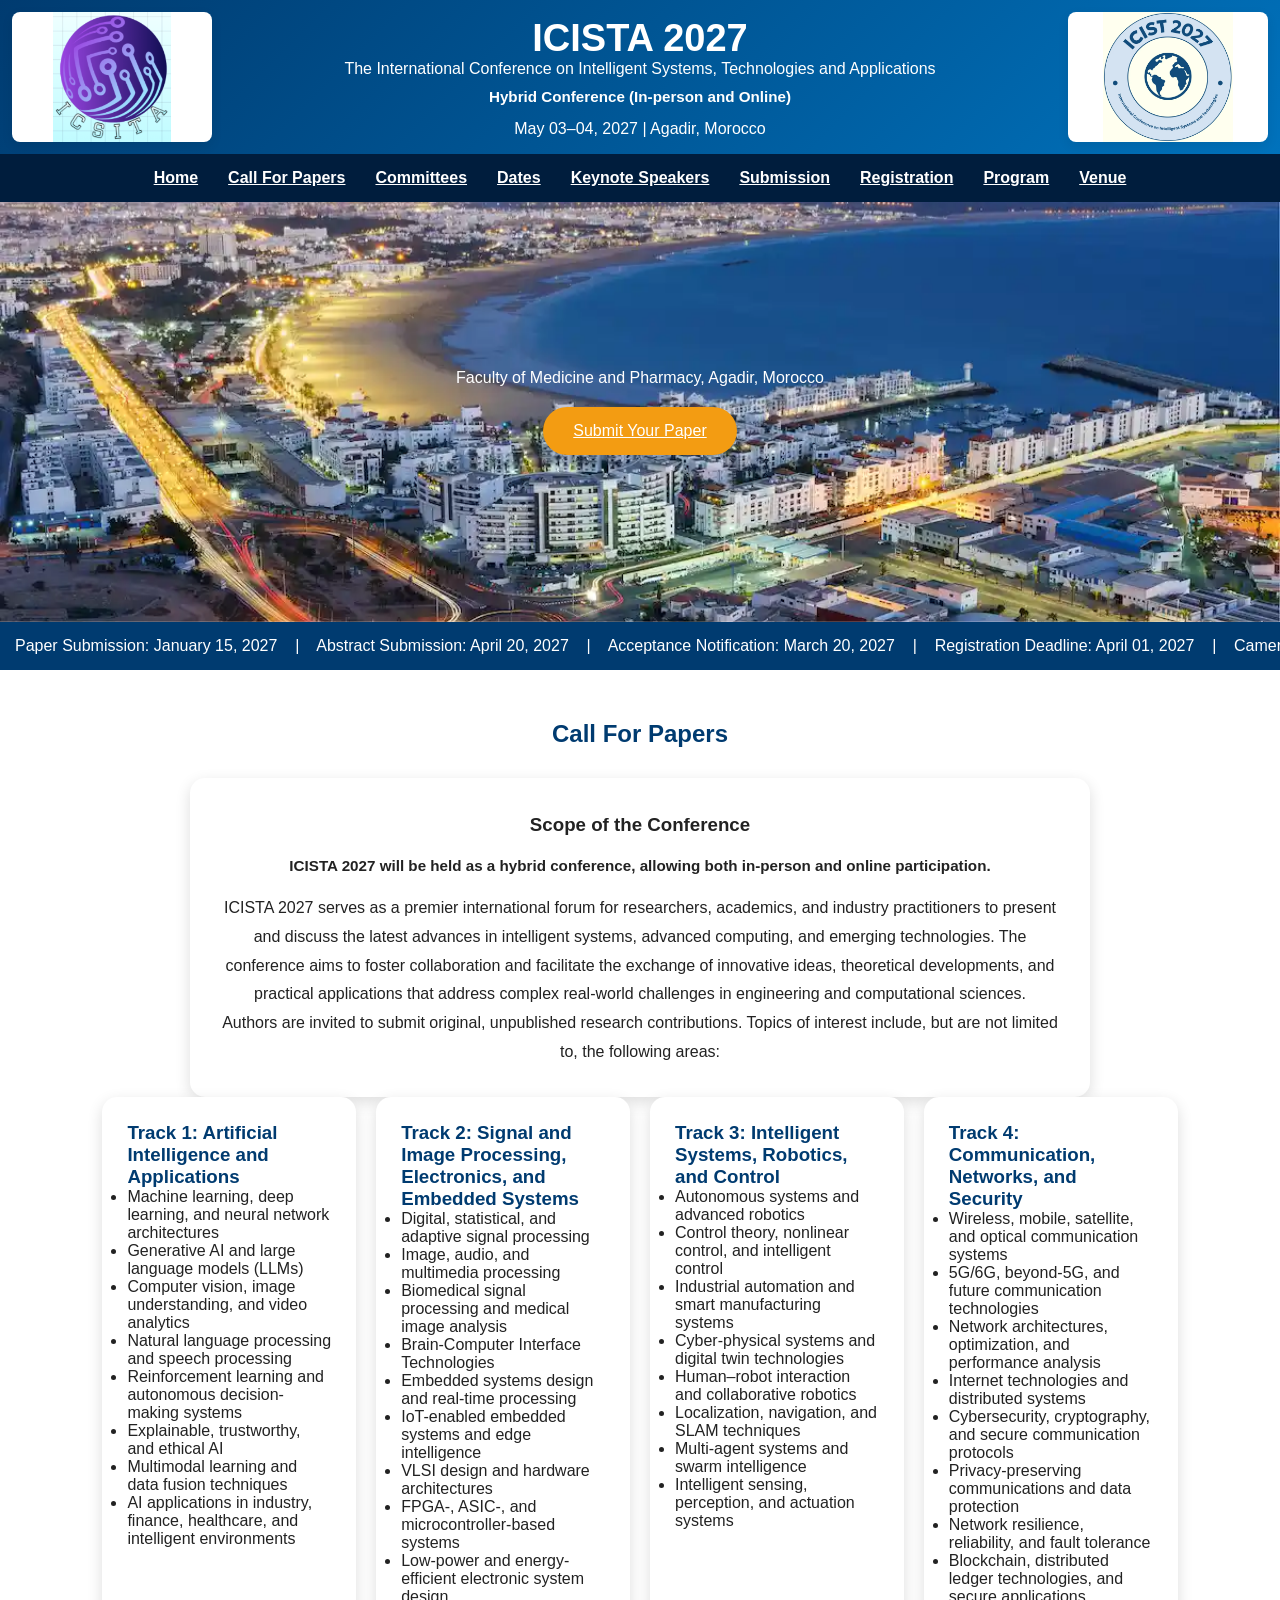
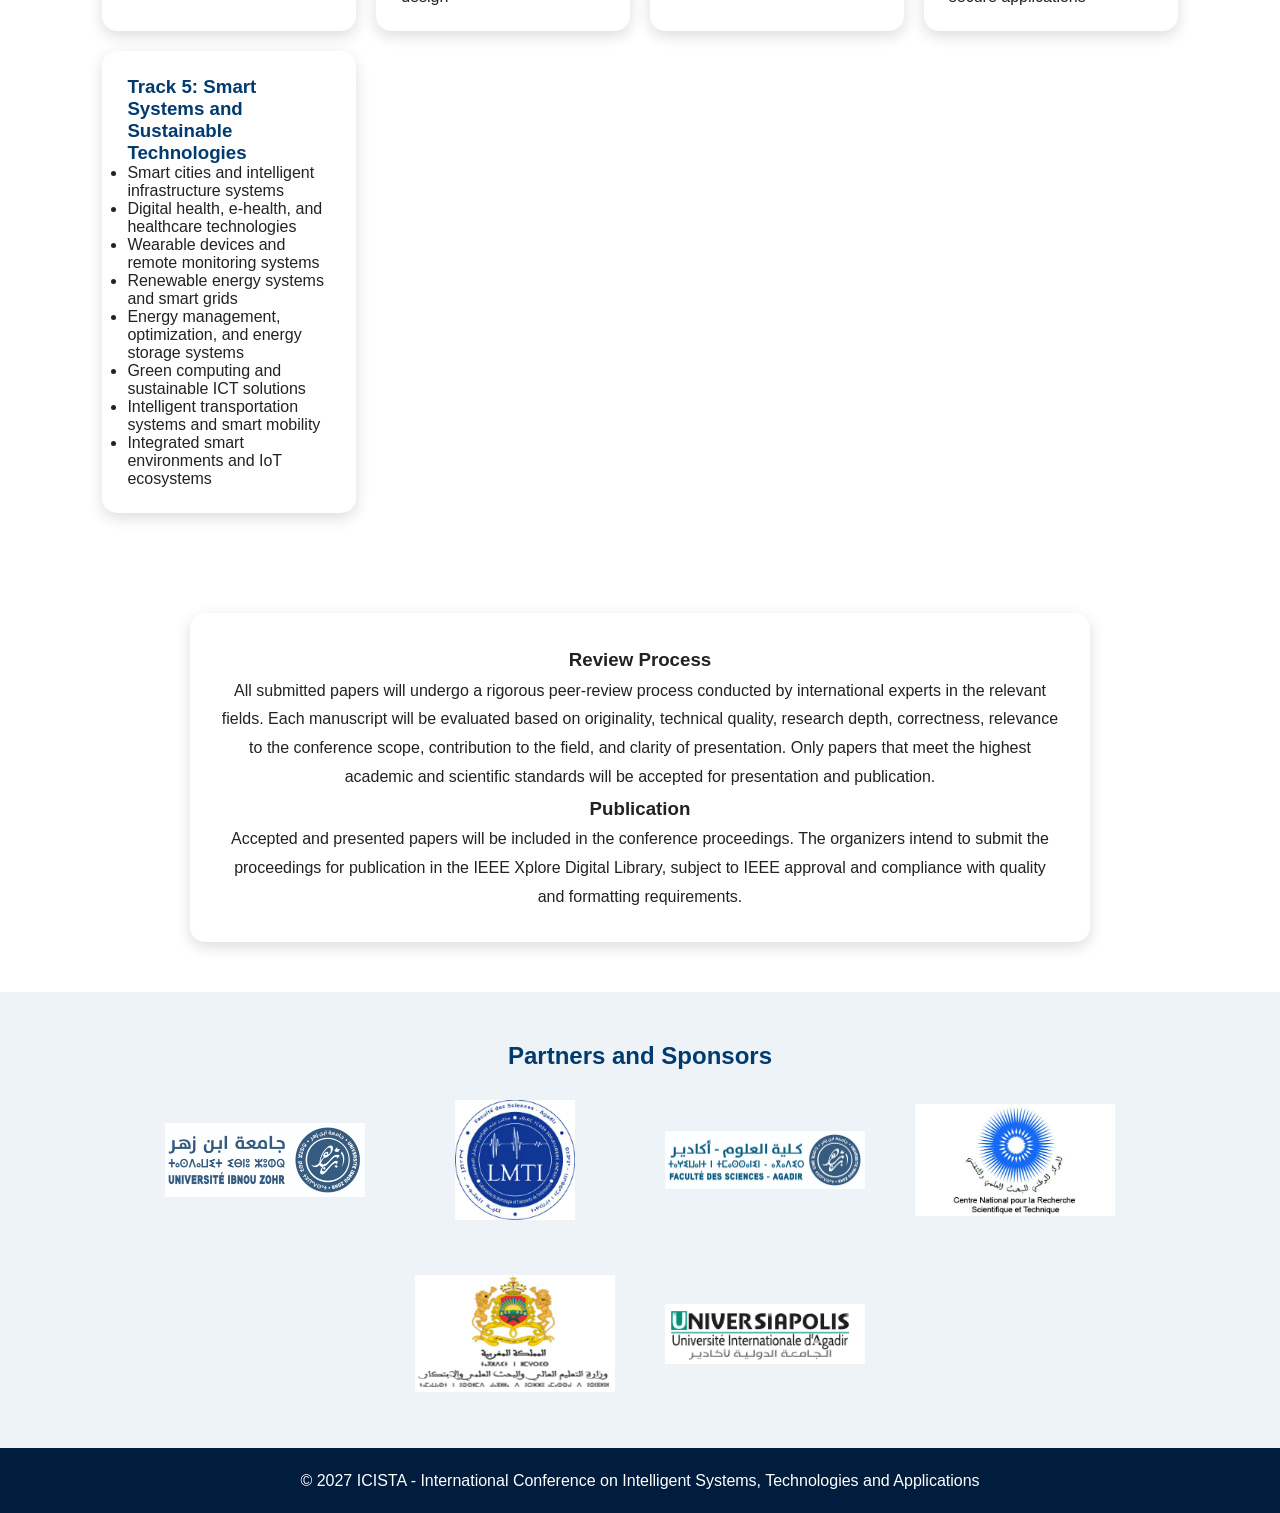
==== 2027/cfp.html @ a8523172 "Add files via upload" ====
<!DOCTYPE html>

<html lang="en">

<head>

<meta charset="UTF-8">

<meta name="viewport" content="width=device-width, initial-scale=1.0">


<title>
ICISTA 2027 - International Conference on Intelligent Systems, Technologies and Applications</title>


<!-- Main CSS file -->
<link rel="stylesheet" href="css/style.css">

</head>


<body>


<header>

<div class="header-container">

    <div class="logo-area">

        <img src="images/icist-logo.png" alt="ICIST Logo">
      

    </div>

<div class="conference-title">


<h1>ICISTA 2027</h1>

<p class="subtitle">
    The International Conference on Intelligent Systems, Technologies and Applications
</p>

<p class="conference-mode">
    <strong>Hybrid Conference (In-person and Online)</strong>
</p>

<p class="conference-info">
    May 03–04, 2027 | Agadir, Morocco
</p>
<!-- ``` -->

</div>

    <div class="publisher-area">

        <img src="images/ieee-logo.png" alt="IEEE Logo">

    </div>

</div>

</header>

<!-- =====================================================
     NAVIGATION MENU

     Links to conference pages
===================================================== -->


<nav>


<ul>


<li><a href="index.html">Home</a></li>

<li><a href="cfp.html">Call For Papers</a></li>

<li><a href="committees.html">Committees</a></li>

<li><a href="dates.html">Dates</a></li>

<li><a href="keynote.html">Keynote Speakers</a></li>

<li><a href="submission.html">Submission</a></li>

<li><a href="registration.html">Registration</a></li>

<li><a href="program.html">Program</a></li>

<li><a href="venue.html">Venue</a></li>


</ul>


</nav>
<section class="slider">

<div class="slides">

     <img src="images/agadir1.png">
<img src="images/agadir5.png">

<img src="images/agadir10-min.png">

<img src="images/agadir2.png">

<img src="images/agadir3.png">

<img src="images/agadir4.png">

<img src="images/agadir6.png">

<img src="images/agadir7.png">

<img src="images/agadir8.png">

<img src="images/agadir9.png">

<img src="images/agadir10.png">






</div>



<div class="slider-text">
<!-- <p><strong>Conference Format: Hybrid (In-person and Online Participation)</strong></p> -->
<p>
Faculty of Medicine and Pharmacy, Agadir, Morocco
</p>

<a href="submission.html">
Submit Your Paper
</a>


</div>



</section>




<!-- =====================================================
     IMPORTANT DATES MOVING BAR
===================================================== -->


<div class="dates-bar">


<div class="moving-text">


Paper Submission:
January 15, 2027
&nbsp;&nbsp; | &nbsp;&nbsp;


Abstract Submission:
April 20, 2027
&nbsp;&nbsp; | &nbsp;&nbsp;


Acceptance Notification:
March 20, 2027
&nbsp;&nbsp; | &nbsp;&nbsp;


Registration Deadline:
April 01, 2027
&nbsp;&nbsp; | &nbsp;&nbsp;


Camera Ready:
April 15, 2027
&nbsp;&nbsp; | &nbsp;&nbsp;


Conference:
May 03-04, 2027


</div>


</div>






<!-- =====================================================
     CALL FOR PAPERS (IEEE STYLE)
===================================================== -->

<section>

<h2 class="section-title" style="text-align: center;">Call For Papers</h2>

<div class="about-box" style="max-width: 900px; margin: 0 auto; text-align: center;">

<h3>Scope of the Conference</h3>

<p class="conference-mode"> <strong>ICISTA 2027 will be held as a hybrid conference, allowing both in-person and online participation.</strong> </p>

<p> ICISTA 2027 serves as a premier international forum for researchers, academics, and industry practitioners to present and discuss the latest advances in intelligent systems, advanced computing, and emerging technologies. The conference aims to foster collaboration and facilitate the exchange of innovative ideas, theoretical developments, and practical applications that address complex real-world challenges in engineering and computational sciences. </p>

<p> Authors are invited to submit original, unpublished research contributions. Topics of interest include, but are not limited to, the following areas: </p>

</div>

<!-- ================= TRACKS ================= -->





<div class="track-container">

<!-- TRACK 1 -->
<div class="track-card">
  <h3>Track 1: Artificial Intelligence and Applications</h3>
  <ul>
    <li>Machine learning, deep learning, and neural network architectures</li>
    <li>Generative AI and large language models (LLMs)</li>
    <li>Computer vision, image understanding, and video analytics</li>
    <li>Natural language processing and speech processing</li>
    <li>Reinforcement learning and autonomous decision-making systems</li>
    <li>Explainable, trustworthy, and ethical AI</li>
    <li>Multimodal learning and data fusion techniques</li>
    <li>AI applications in industry, finance, healthcare, and intelligent environments</li>
  </ul>
</div>


<!-- TRACK 2 -->
<div class="track-card">
  <h3>Track 2: Signal and Image Processing, Electronics, and Embedded Systems</h3>
  <ul>
    <li>Digital, statistical, and adaptive signal processing</li>
    <li>Image, audio, and multimedia processing</li>
    <li>Biomedical signal processing and medical image analysis</li>
    <li>Brain-Computer Interface Technologies</li>
    <li>Embedded systems design and real-time processing</li>
    <li>IoT-enabled embedded systems and edge intelligence</li>
    <li>VLSI design and hardware architectures</li>
    <li>FPGA-, ASIC-, and microcontroller-based systems</li>
    <li>Low-power and energy-efficient electronic system design</li>
  </ul>
</div>



<!-- TRACK 3 -->
<div class="track-card">
  <h3>Track 3: Intelligent Systems, Robotics, and Control</h3>
  <ul>
    <li>Autonomous systems and advanced robotics</li>
    <li>Control theory, nonlinear control, and intelligent control</li>
    <li>Industrial automation and smart manufacturing systems</li>
    <li>Cyber-physical systems and digital twin technologies</li>
    <li>Human–robot interaction and collaborative robotics</li>
    <li>Localization, navigation, and SLAM techniques</li>
    <li>Multi-agent systems and swarm intelligence</li>
    <li>Intelligent sensing, perception, and actuation systems</li>
  </ul>
</div>


<!-- TRACK 4 -->
<div class="track-card">
  <h3>Track 4: Communication, Networks, and Security</h3>
  <ul>
    <li>Wireless, mobile, satellite, and optical communication systems</li>
    <li>5G/6G, beyond-5G, and future communication technologies</li>
    <li>Network architectures, optimization, and performance analysis</li>
    <li>Internet technologies and distributed systems</li>
    <li>Cybersecurity, cryptography, and secure communication protocols</li>
    <li>Privacy-preserving communications and data protection</li>
    <li>Network resilience, reliability, and fault tolerance</li>
    <li>Blockchain, distributed ledger technologies, and secure applications</li>
  </ul>
</div>



<!-- TRACK 5 -->
<div class="track-card">
  <h3>Track 5: Smart Systems and Sustainable Technologies</h3>
  <ul>
    <li>Smart cities and intelligent infrastructure systems</li>
    <li>Digital health, e-health, and healthcare technologies</li>
    <li>Wearable devices and remote monitoring systems</li>
    <li>Renewable energy systems and smart grids</li>
    <li>Energy management, optimization, and energy storage systems</li>
    <li>Green computing and sustainable ICT solutions</li>
    <li>Intelligent transportation systems and smart mobility</li>
    <li>Integrated smart environments and IoT ecosystems</li>
  </ul>
</div>


</div>

</section>
<!-- ================= REVIEW & PUBLICATION ================= -->
<section>
<div class="about-box" style="max-width: 900px; margin: 0 auto; text-align: center;">

  <h3>Review Process</h3>

  <p>
    All submitted papers will undergo a rigorous peer-review process conducted by international experts in the relevant fields. Each manuscript will be evaluated based on originality, technical quality, research depth, correctness, relevance to the conference scope, contribution to the field, and clarity of presentation. Only papers that meet the highest academic and scientific standards will be accepted for presentation and publication.
  </p>


  <h3>Publication</h3>

<p> Accepted and presented papers will be included in the conference proceedings. The organizers intend to submit the proceedings for publication in the IEEE Xplore Digital Library, subject to IEEE approval and compliance with quality and formatting requirements. </p>
</div>


</section>





<!-- =====================================================
     PARTNERS AND SPONSORS
===================================================== -->


<section class="partners">


<h2 class="section-title">
Partners and Sponsors
</h2>



<div class="partner-container">


<div>
<img src="images/partners/uiz.png">
</div>


<div>
<img src="images/partners/lmti.png">
</div>

<div>
<img src="images/partners/fsa.png">
</div>

<div>
<img src="images/partners/cnrst.png">
</div>




<div>
<img src="images/partners/ministry.png">
</div>



<div><img src="images/partners/universiapolis.png"></div></div>






</section>






<!-- =====================================================
     FOOTER
===================================================== -->


<footer>


<p>
© 2027 ICISTA - International Conference on Intelligent Systems, Technologies and Applications
</p>


</footer>



<script src="js/script.js"></script>


</body>

</html>
---- 2027/css/style.css ----
/* =====================================================
   GLOBAL SETTINGS
===================================================== */


*{

margin:0;
padding:0;
box-sizing:border-box;

font-family:
"Segoe UI",
Arial,
sans-serif;

}



body{

background:#f5f8fc;
color:#333;

}




/* =====================================================
   HEADER
===================================================== */


header{

background:
linear-gradient(
135deg,
#003b70,
#0072bc
);

color:white;

padding:12px;

}



.header-container{

display:flex;

align-items:center;

justify-content:space-between;

}




.logo-area,
.publisher-area{
  width:200px; /* fixed same width for both containers */
  display:flex;
  align-items:center;
  justify-content:center;
  background:#ffffff;
  border-radius:8px;
  box-shadow:0 4px 12px rgba(0,0,0,0.08);
  overflow:hidden;
}

.logo-area img,
.publisher-area img{
  width:100%;        /* image fills container width */
  height:auto;       /* keep aspect ratio */
  max-height:130px;  /* limit height to preserve header layout */
  object-fit:contain;
  display:block;
  transition: transform 0.15s ease, box-shadow 0.15s ease, filter 0.15s ease;
  filter:contrast(1.02) saturate(1.03);
}

.logo-area img:hover,
.publisher-area img:hover{
  transform:translateY(-3px) scale(1.02);
  box-shadow:0 8px 18px rgba(0,0,0,0.12);
}



.conference-title{

text-align:center;

}



.conference-title h1{

font-size:38px;

color:white;

}


.conference-title h2{

font-size:22px;

color:white;

}





/* =====================================================
   MENU
===================================================== */


nav{

background:#001d3d;

}



nav ul{

display:flex;

justify-content:center;

list-style:none;

flex-wrap:wrap;

}



nav li{

padding:15px;

}



nav a{

color:white;

font-weight:bold;

}



nav a.active,
nav a[aria-current="page"]{

color:#f39c12;

}

nav a.active,
nav a[aria-current="page"]{

color:#f39c12;

}

nav a:hover{

color:#f39c12;

}




/* =====================================================
   IMAGE SLIDER
===================================================== */


body {
    margin: 0;
}

.slider {
    width: 100%;
    max-width: 100%;
    height: 420px;
    position: relative;
    overflow: hidden;
}

.slides {
    position: absolute;
    inset: 0;
    width: 100%;
    height: 100%;
}

.slides img {
    display: block;
    width: 100%;
    height: 100%;
    object-fit: cover;
    object-position: center;
    position: absolute;
    inset: 0;
    opacity: 0;
    transition: opacity 1s ease-in-out;
    backface-visibility: hidden;
    -webkit-backface-visibility: hidden;
}

.slides img.active {
    opacity: 1;
    z-index: 1;
}


.slider-text{
    position:absolute;
    inset:0;
    display:flex;
    flex-direction:column;
    justify-content:center;
    align-items:center;
    padding: 0 20px;
    text-align:center;
    color:white;
    z-index: 2;
    pointer-events: none;
}



.slider-text h1{
    font-size:45px;
    color:white;
    max-width: 900px;
    margin: 0 auto;
    line-height: 1.05;
}



.slider-text a{

background:#f39c12;

padding:15px 30px;

border-radius:30px;

color:white;

display:inline-block;

margin-top:20px;

pointer-events: auto;

}




/* =====================================================
   IMPORTANT DATES BAR
===================================================== */


.dates-bar{

background:#003b70;

color:white;

overflow:hidden;

padding:15px;

}



.moving-text{

white-space:nowrap;

animation:
move 20s linear infinite;

}



@keyframes move{

from{

transform:translateX(100%);

}

to{

transform:translateX(-100%);

}

}


/*Dates*/

.dates-grid {
  display: flex;
  justify-content: center;
  flex-wrap: wrap;
  gap: 20px;
  text-align: center;
  margin-top: 10px;
}

.dates-grid div {
  background: #f5f7fa;
  padding: 12px 18px;
  border-left: 4px solid #0072ce;
  border-radius: 6px;
  min-width: 160px;
  font-size: 14px;
  color: #333;
}

.dates-grid strong {
  color: #003366;
}


/* =====================================================
   GENERAL SECTIONS
===================================================== */
.conference-mode {
  margin: 10px 0 15px;
  font-size: 0.95rem;
}

section{

padding:50px 8%;

}



.section-title{

text-align:center;

color:#003b70;

margin-bottom:30px;

}

.committee-section {
    background: #eef5ff;
    padding: 80px 8%;
}

.committee-summary {
    max-width: 760px;
    margin: 0 auto 30px;
    background: #ffffff;
    border-left: 6px solid #0072ce;
    padding: 22px 24px;
    border-radius: 20px;
    box-shadow: 0 18px 40px rgba(0, 34, 89, 0.06);
    color: #34415b;
    line-height: 1.75;
}

.committee-summary p {
    margin: 0;
    font-size: 1rem;
}

.committee-header {
    max-width: 900px;
    margin: 0 auto 40px;
    text-align: center;
    background: rgba(255, 255, 255, 0.96);
    padding: 36px 34px 28px;
    border-radius: 28px;
    box-shadow: 0 24px 50px rgba(0, 0, 0, 0.08);
    border: 1px solid rgba(0, 59, 112, 0.08);
    position: relative;
}

.committee-header::before {
    content: "";
    width: 72px;
    height: 4px;
    background: #f39c12;
    display: block;
    margin: 0 auto 18px;
    border-radius: 2px;
}

.committee-header h1 {
    font-size: 2.5rem;
    color: #002b54;
    margin-bottom: 14px;
    line-height: 1.1;
    letter-spacing: -0.03em;
}

.committee-header p {
    font-size: 1rem;
    color: #4f5d72;
    margin: 0 auto;
    max-width: 720px;
    line-height: 1.75;
}

.committee-grid {
    display: grid;
    grid-template-columns: 1fr;
    gap: 25px;
    max-width: 1180px;
    margin: 0 auto;
}

.card {
    background: #ffffff;
    border-radius: 24px;
    padding: 30px 28px;
    box-shadow: 0 26px 60px rgba(0, 0, 0, 0.08);
    border: 1px solid rgba(0, 59, 112, 0.09);
    transition: transform 0.25s ease, box-shadow 0.25s ease;
}

.card:hover {
    transform: translateY(-5px);
    box-shadow: 0 30px 70px rgba(0, 0, 0, 0.11);
}

.card h2 {
    position: relative;
    font-size: 1.35rem;
    margin-bottom: 18px;
    color: #003366;
    padding-bottom: 10px;
}

.card h2::after {
    content: "";
    position: absolute;
    left: 0;
    bottom: 0;
    width: 48px;
    height: 4px;
    background: #f39c12;
    border-radius: 2px;
}

.card ul {
    list-style: disc inside;
    margin: 0;
    padding: 0 0 0 20px;
    color: #333;
}

.card li {
    margin-bottom: 12px;
    line-height: 1.75;
}

.card {
    background: #ffffff;
    border-radius: 22px;
    padding: 28px 26px;
    box-shadow: 0 20px 40px rgba(0, 0, 0, 0.07);
    border: 1px solid rgba(0, 59, 112, 0.09);
}

.card h2 {
    font-size: 1.25rem;
    margin-bottom: 18px;
    color: #003366;
}

.card ul {
    list-style: disc inside;
    margin: 0;
    padding: 0;
    color: #333;
}

.card li {
    margin-bottom: 10px;
    line-height: 1.6;
}

.card ul.long-list {
    columns: 1;
    column-gap: 0;
}

.card.tech-program ul.long-list {
    columns: 2;
    column-gap: 32px;
}

.card.tech-program ul.long-list li {
    break-inside: avoid;
}

.card ul.long-list li {
    break-inside: auto;
}

@media (max-width: 900px) {
    .committee-header h1 {
        font-size: 2.3rem;
    }
}

@media (max-width: 768px) {
    .committee-grid {
        grid-template-columns: 1fr;
    }

    .card ul.long-list {
        columns: 1;
    }
}





/* =====================================================
   ABOUT
===================================================== */


.about-box{

background:white;

padding:30px;

border-radius:15px;

box-shadow:
0 5px 15px #ddd;

line-height:1.8;

}

/*submission */






/* =========================
   HEADER
========================= */

.submission-header {
  text-align: center;
  margin-bottom: 30px;
}

.submission-header h2 {
  color: #003366;
  font-size: 32px;
}

.submission-header .underline {
  width: 70px;
  height: 3px;
  background: #0072ce;
  margin: 10px auto;
}

.submission-header p {
  max-width: 800px;
  margin: auto;
  color: #444;
  font-size: 16px;
  line-height: 1.7;
}

/* =========================
   MAIN LAYOUT
========================= */

.submission-layout {
  display: flex;
  gap: 25px;
  align-items: flex-start;
}

/* LEFT CONTENT */
.submission-content {
  flex: 2;
}

/* RIGHT SIDEBAR */
.submission-sidebar {
  flex: 1;
}

/* =========================
   BLOCKS
========================= */

.submission-block {
  background: #ffffff;
  border-left: 4px solid #0072ce;
  padding: 18px 20px;
  margin-bottom: 15px;
  border-radius: 6px;
  box-shadow: 0 3px 10px rgba(0,0,0,0.05);
}

.submission-block h3 {
  color: #003366;
  margin-bottom: 8px;
  font-size: 18px;
}

.submission-block p {
  font-size: 15px;
  color: #333;
  line-height: 1.7;
}

/* LISTS */
.submission-block ul {
  padding-left: 18px;
}

.submission-block ul li {
  margin-bottom: 6px;
  font-size: 15px;
}

/* =========================
   CTA CARD
========================= */

.cta-card {
  position: sticky;
  top: 20px;
  background: linear-gradient(135deg, #003366, #0072ce);
  color: white;
  padding: 20px;
  border-radius: 10px;
  text-align: center;
}

.cta-card h3 {
  margin-bottom: 10px;
}

.cta-card p {
  font-size: 15px;
  line-height: 1.6;
}

/* BUTTON */
.easychair-btn {
  display: inline-block;
  background: #ffffff;
  color: #0072ce;
  padding: 12px 18px;
  margin-top: 12px;
  border-radius: 6px;
  font-weight: bold;
  text-decoration: none;
  transition: 0.3s;
}

.easychair-btn:hover {
  background: #f0f0f0;
}

/* DEADLINE */
.deadline-box {
  margin-top: 15px;
  background: rgba(255,255,255,0.15);
  padding: 10px;
  border-radius: 6px;
}

/* =========================
   RESPONSIVE
========================= */

@media (max-width: 900px) {
  .submission-layout {
    flex-direction: column;
  }

  .cta-card {
    position: relative;
  }
}


/*-------------------------
venu*/

.about-box iframe {
    display: block;
    margin: 20px auto;
    width: 100%;
    max-width: 800px;
    height: 450px;
    border: 0;
}


/* =====================================================
   TRACK CARDS
===================================================== */


.track-container{

display:grid;

grid-template-columns:
repeat(
auto-fit,
minmax(230px,1fr)
);

gap:20px;

}



.track-card{

background:white;

padding:25px;

border-radius:15px;

box-shadow:
0 5px 15px #ddd;

}



.track-card h3{

color:#003b70;

}





body {
  font-family: "Segoe UI", Arial, sans-serif;
  background-color: #ffffff;
  color: #222;
}

/* Section Layout */
.ieee-section {
  padding: 60px 20px;
}

.ieee-container {
  max-width: 1100px;
  margin: auto;
}


gap:70px;
  text-align: center;
  margin-bottom: 40px;
}

.ieee-header h2 {
  font-size: 28px;
  color: #003366; /* IEEE dark blue */
  margin-bottom: 10px;
  font-weight: 600;

width:200px;
height:120px;
object-fit:contain;
transition: transform 0.2s ease;
  margin: 10px auto 15px;
}

.ieee-header p {
  max-width: 700px;
  margin: auto;
  font-size: 15px;
  color: #555;
  line-height: 1.6;
}

#registration {
  background: linear-gradient(180deg, #eef6ff 0%, #f8fcff 100%);
}

#registration .ieee-container {
  background: rgba(255,255,255,0.98);
  padding: 42px 36px;
  border-radius: 30px;
  box-shadow: 0 35px 80px rgba(0, 0, 0, 0.08);
  border: 1px solid rgba(0, 59, 112, 0.08);
}

#registration .ieee-header {
  margin-bottom: 36px;
}

#registration .ieee-header h2 {
  font-size: 3rem;
  letter-spacing: -0.03em;
}

#registration .ieee-header p {
  max-width: 760px;
  color: #4a586d;
  font-size: 1rem;
}

#registration .info-banner {
  background: #003366;
  color: white;
  padding: 18px 22px;
  border-radius: 18px;
  margin-bottom: 30px;
  text-align: center;
  border: 1px solid rgba(255,255,255,0.15);
}

#registration .pricing-section {
  background: white;
  border-radius: 24px;
  padding: 32px;
  box-shadow: 0 20px 45px rgba(0,0,0,0.08);
  margin-bottom: 30px;
}

#registration .pricing-section h3 {
  color: #003366;
  margin-bottom: 20px;
  font-size: 1.6rem;
}

#registration .fee-table {
  width: 100%;
  border-collapse: collapse;
}

#registration .fee-table th,
#registration .fee-table td {
  padding: 16px 18px;
  border-bottom: 1px solid #e4eaf4;
  text-align: left;
}

#registration .fee-table th {
  background: #f4f8ff;
  color: #003366;
  font-weight: 700;
}

#registration .fee-table tr.section-row td {
  background: #edf5ff;
  font-weight: 700;
  color: #002b55;
  border-bottom: 1px solid #d9e4f4;
}

#registration .fee-table tr:not(.section-row):nth-child(even) td {
  background: #fbfdff;
}

#registration .fee-table td:first-child {
  width: 42%;
}

#registration .info-box {
  background: white;
  border-radius: 24px;
  padding: 30px;
  border: 1px solid rgba(0, 59, 112, 0.08);
  box-shadow: 0 18px 40px rgba(0, 0, 0, 0.06);
  margin-bottom: 24px;
}

#registration .info-box h3 {
  margin-top: 0;
  color: #003366;
  font-size: 1.5rem;
  margin-bottom: 16px;
}

#registration .bank-box {
  background: #f5f9ff;
  border-radius: 18px;
  padding: 22px 22px;
  border: 1px solid rgba(0, 115, 188, 0.15);
  margin: 18px 0;
}

#registration .bank-box p {
  margin-bottom: 10px;
  color: #28344c;
}

#registration .warning {
  color: #9c1616;
  background: #fff2f2;
  padding: 14px 16px;
  border-radius: 14px;
  border: 1px solid #f7c6c6;
  margin-top: 12px;
}

#registration .registration-note {
  background: linear-gradient(135deg, #eef7ff 0%, #f8fcff 100%);
  border: 1px solid #cfe0f4;
  border-left: 4px solid #0072ce;
  border-radius: 16px;
  padding: 16px 18px;
  margin: 18px 0 24px;
}

#registration .registration-note p {
  margin: 0;
  font-size: 15px;
  color: #1e3a5f;
  line-height: 1.7;
}

#registration .registration-note a {
  display: inline-block;
  margin-left: 6px;
  color: #ffffff;
  background: #0072ce;
  padding: 7px 12px;
  border-radius: 999px;
  text-decoration: none;
  font-weight: 600;
  transition: background 0.2s ease, transform 0.2s ease;
}

#registration .registration-note a:hover {
  background: #005fa8;
  transform: translateY(-1px);
}

#registration .info-box ul {
  padding-left: 18px;
  margin-top: 12px;
  color: #425161;
}

#registration .info-box ul li {
  margin-bottom: 12px;
  line-height: 1.75;
}

#registration .partners {
  padding-top: 0;
}

/* Cards */
.tracks-cards {
  display: flex;
  flex-direction: column;
  gap: 15px;
}

.track-item {
  display: flex;
  align-items: center;
  background: #f5f7fa;
  padding: 15px 20px;
  border-left: 4px solid #0072ce;
  border-radius: 6px;
  transition: 0.25s ease;
}

.track-item:hover {
  background: #eef4fb;
}

/* Icon */
.icon {
  font-size: 24px;
  margin-right: 15px;
}

/* Text */
.text h4 {
  margin: 0;
  font-size: 15px;
  color: #003366;
  font-weight: 600;
}

.text p {
  margin: 3px 0 0;
  font-size: 14px;
  color: #333;
}

/* ID tracks*/
.track-item {
  display: flex;
  align-items: center;
  background: #f5f7fa;
  padding: 15px 20px;
  border-left: 4px solid #0072ce;
  border-radius: 6px;
  transition: 0.25s ease;

  text-decoration: none;   /* remove underline */
  color: inherit;          /* keep same text color */
}


/* =====================================================
   PARTNERS
===================================================== */


.partners{

background:#eef3f8;

}



.partner-container{

display:flex;

justify-content:center;

gap:50px;

flex-wrap:wrap;

text-align:center;

}



.partner-container img{
width:200px;
height:120px;
object-fit:contain;
transition: transform 0.2s ease;

}





/* =====================================================
   FOOTER
===================================================== */


footer{

background:#001d3d;

color:white;

text-align:center;

padding:20px 15px;

}

footer p{

margin:0;

line-height:1.6;

}



/* =====================================================
   RESPONSIVE DESIGN
===================================================== */


@media(max-width:900px){

.header-container{
    flex-direction:column;
}

.slider {
    height: 420px;
}

.slider-text h1{
    font-size: 32px;
    padding: 0 20px;
}

}

@media(max-width:600px){

.slider {
    height: 320px;
}

.slider-text{
    top: 35%;
}

.slider-text h1{
    font-size: 22px;
}

.slider-text p{
    font-size: 14px;
    margin: 0 auto;
    max-width: 90%;
}

.slider-text a{
    padding: 12px 24px;
    font-size: 14px;
}

.dates-bar{
    padding: 12px 10px;
}

.moving-text{
    animation: none;
    white-space: normal;
    display: block;
    line-height: 1.6;
}

}

@media(max-width:400px){

.slider {
    height: 260px;
}

.slider-text h1{
    font-size: 20px;
}

.slider-text a{
    padding: 10px 20px;
}

}

}
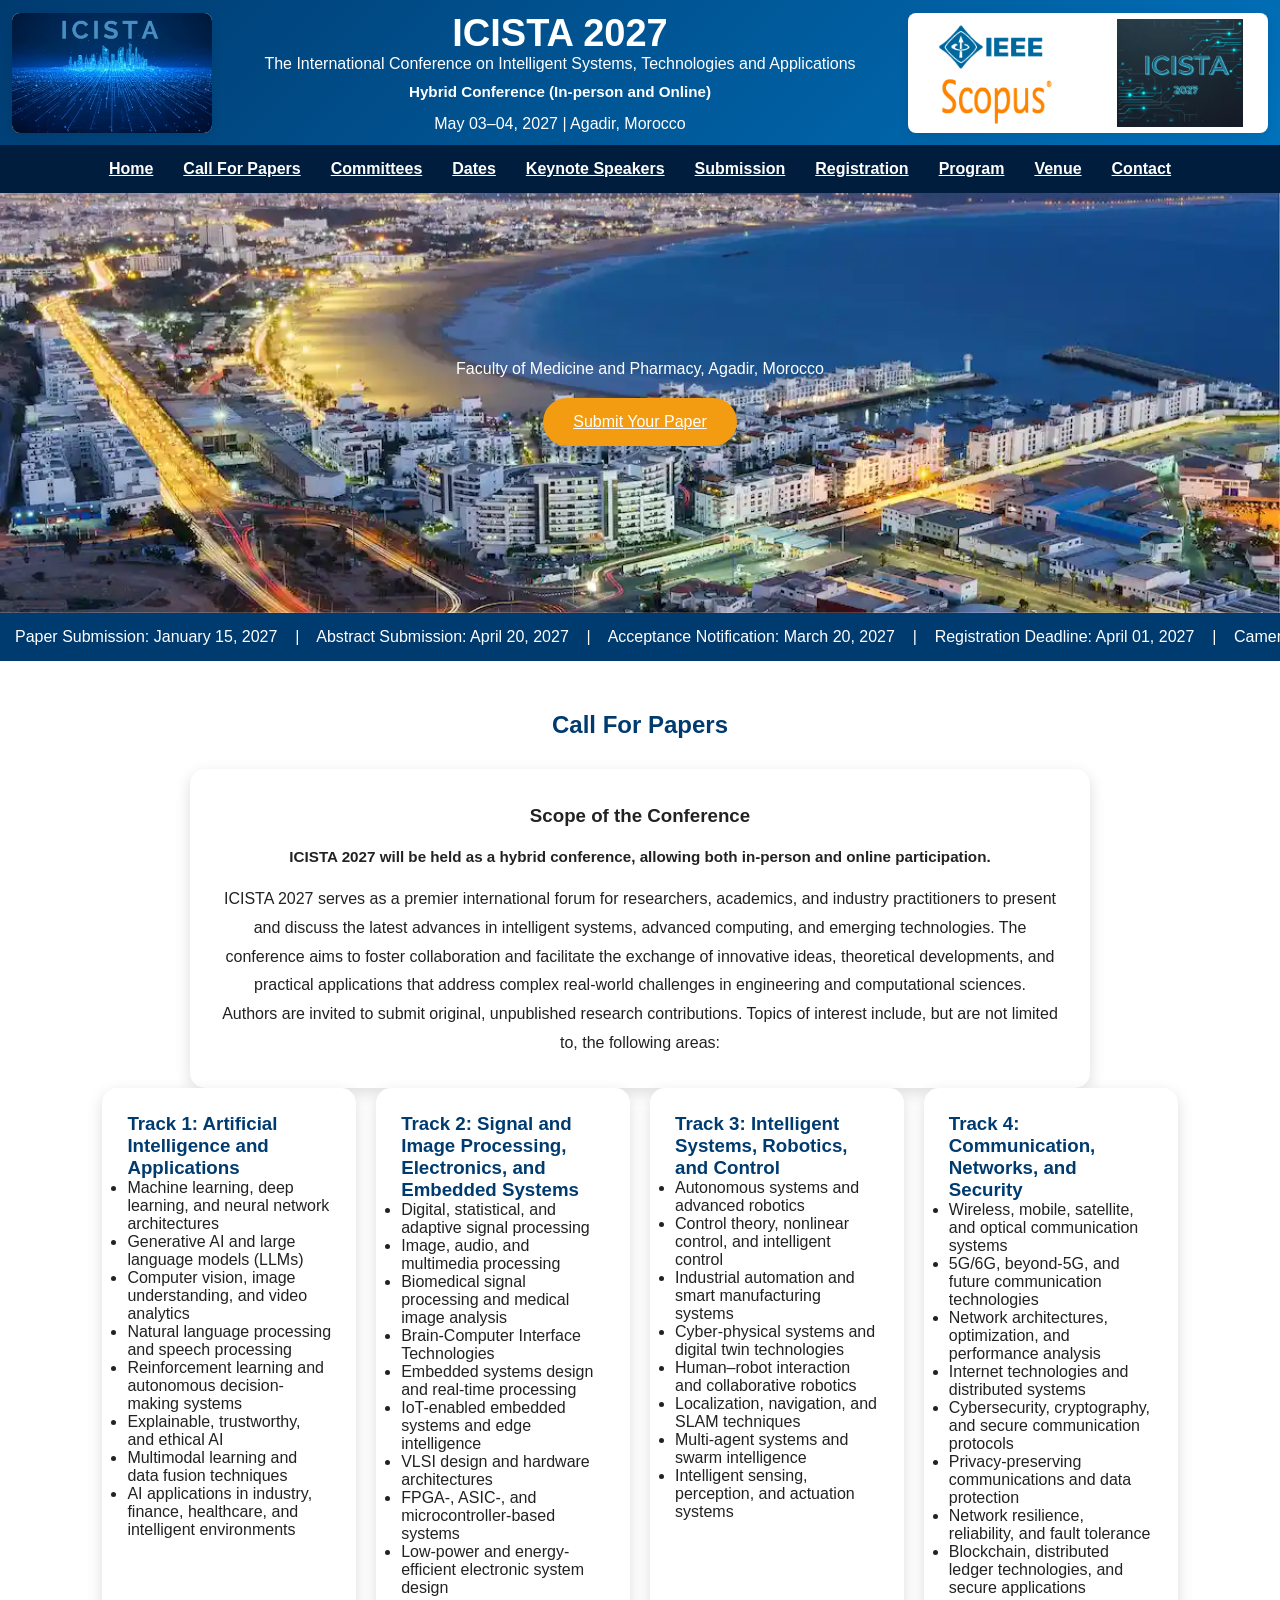
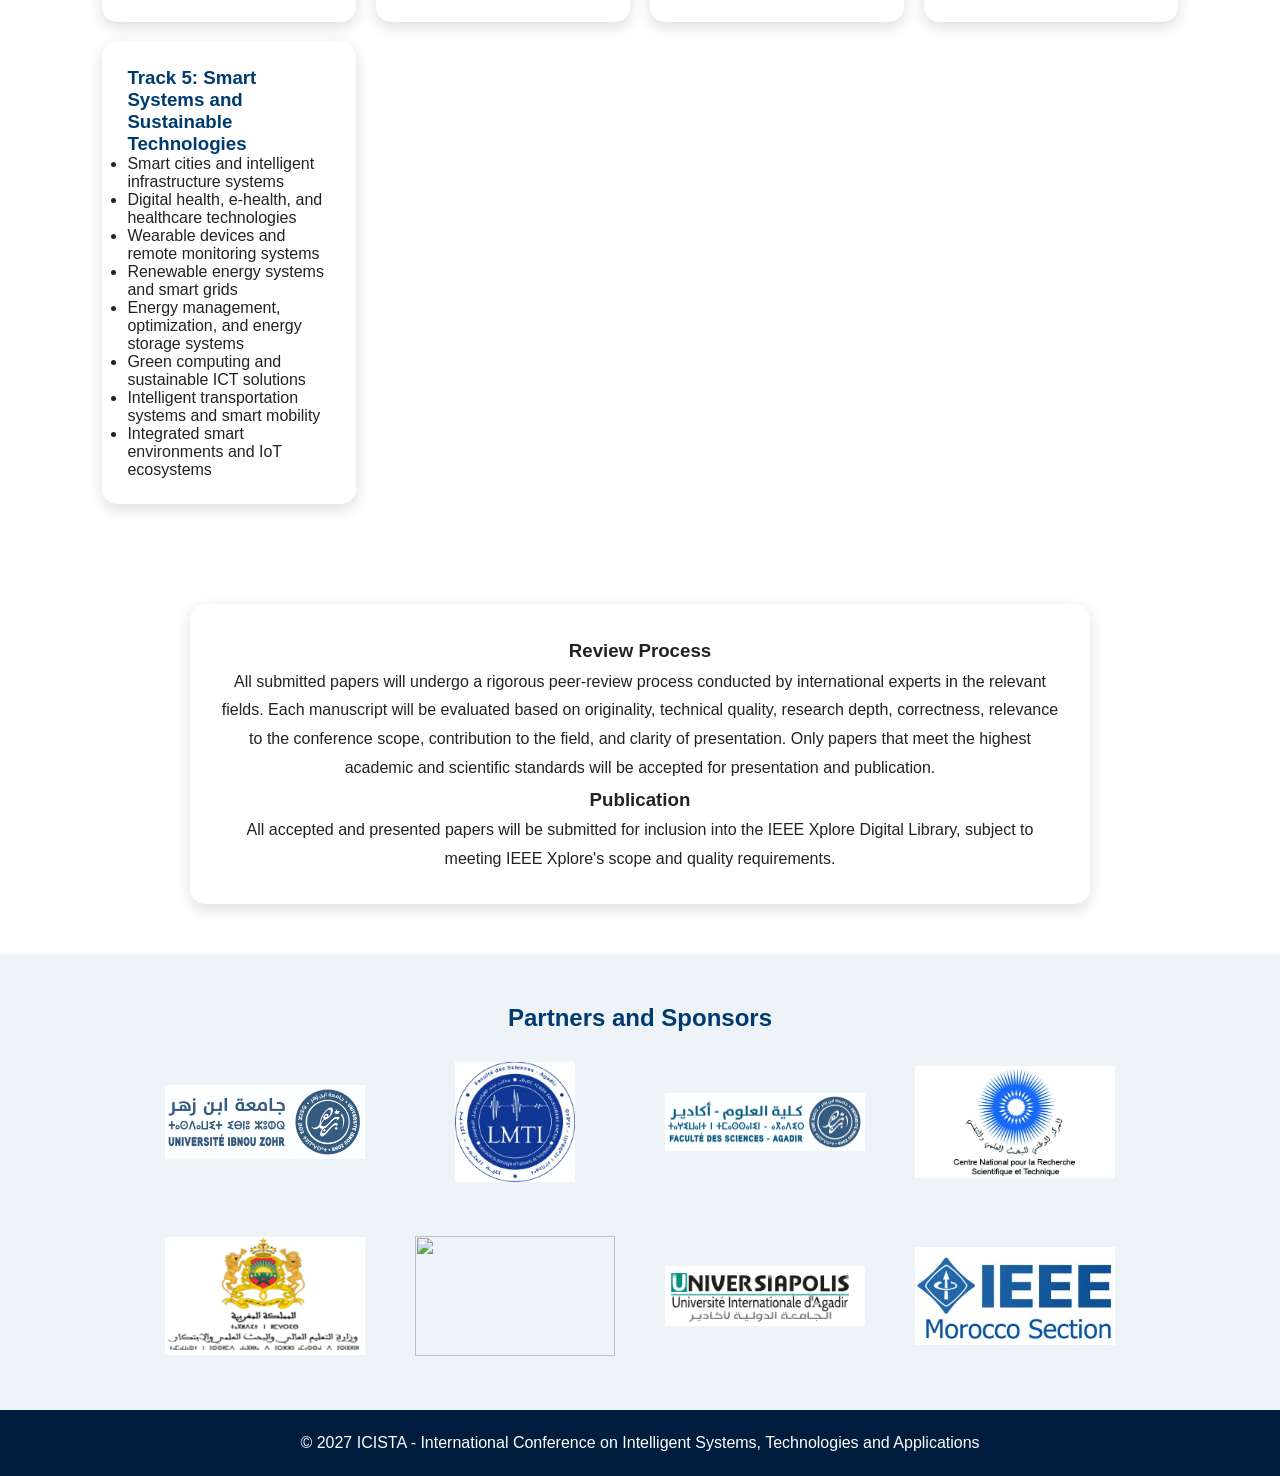
==== commit e187aaa5: "Add files via upload" ====
--- a/2027/cfp.html
+++ b/2027/cfp.html
@@ -31,7 +31,7 @@
 
     <div class="logo-area">
 
-        <img src="images/icist-logo.png" alt="ICIST Logo">
+        <img src="images/icista-logo.png" alt="ICISTA Logo">
       
 
     </div>
@@ -58,7 +58,8 @@
 
     <div class="publisher-area">
 
-        <img src="images/ieee-logo.png" alt="IEEE Logo">
+        <img src="images/ieee-logo1.png" alt="IEEE and Scopus">
+        <img src="images/icista27.png" alt="ICISTA 2027 Logo">
 
     </div>
 
@@ -97,6 +98,7 @@
 
 <li><a href="venue.html">Venue</a></li>
 
+<li><a href="contact.html">Contact</a></li>
 
 </ul>
 
@@ -333,7 +335,7 @@
 
   <h3>Publication</h3>
 
-<p> Accepted and presented papers will be included in the conference proceedings. The organizers intend to submit the proceedings for publication in the IEEE Xplore Digital Library, subject to IEEE approval and compliance with quality and formatting requirements. </p>
+<p> All accepted and presented papers will be submitted for inclusion into the IEEE Xplore Digital Library, subject to meeting IEEE Xplore's scope and quality requirements. </p>
 </div>
 
 
@@ -386,7 +388,9 @@
 
 
 
-<div><img src="images/partners/universiapolis.png"></div></div>
+<div><img src="images/partners/asso.png"></div>
+<div><img src="images/partners/universiapolis.png"></div>
+<div><img src="images/partners/ms.png" alt="IEEE Morocco Section"></div></div>
 
 
 
@@ -430,4 +434,3 @@
 
 
 
-
--- a/2027/css/style.css
+++ b/2027/css/style.css
@@ -65,21 +65,34 @@
 
 .logo-area,
 .publisher-area{
-  width:200px; /* fixed same width for both containers */
+  width:200px;
+  height:120px;
   display:flex;
   align-items:center;
   justify-content:center;
+  gap:8px;
   background:#ffffff;
   border-radius:8px;
   box-shadow:0 4px 12px rgba(0,0,0,0.08);
   overflow:hidden;
 }
 
-.logo-area img,
+.publisher-area{
+  width:360px;
+}
+
+.logo-area img{
+  width:100%;
+  height:100%;
+  object-fit:cover;
+  display:block;
+  transition: transform 0.15s ease, box-shadow 0.15s ease, filter 0.15s ease;
+  filter:contrast(1.02) saturate(1.03);
+}
+
 .publisher-area img{
-  width:100%;        /* image fills container width */
-  height:auto;       /* keep aspect ratio */
-  max-height:130px;  /* limit height to preserve header layout */
+  width:calc(50% - 4px);
+  height:90%;
   object-fit:contain;
   display:block;
   transition: transform 0.15s ease, box-shadow 0.15s ease, filter 0.15s ease;
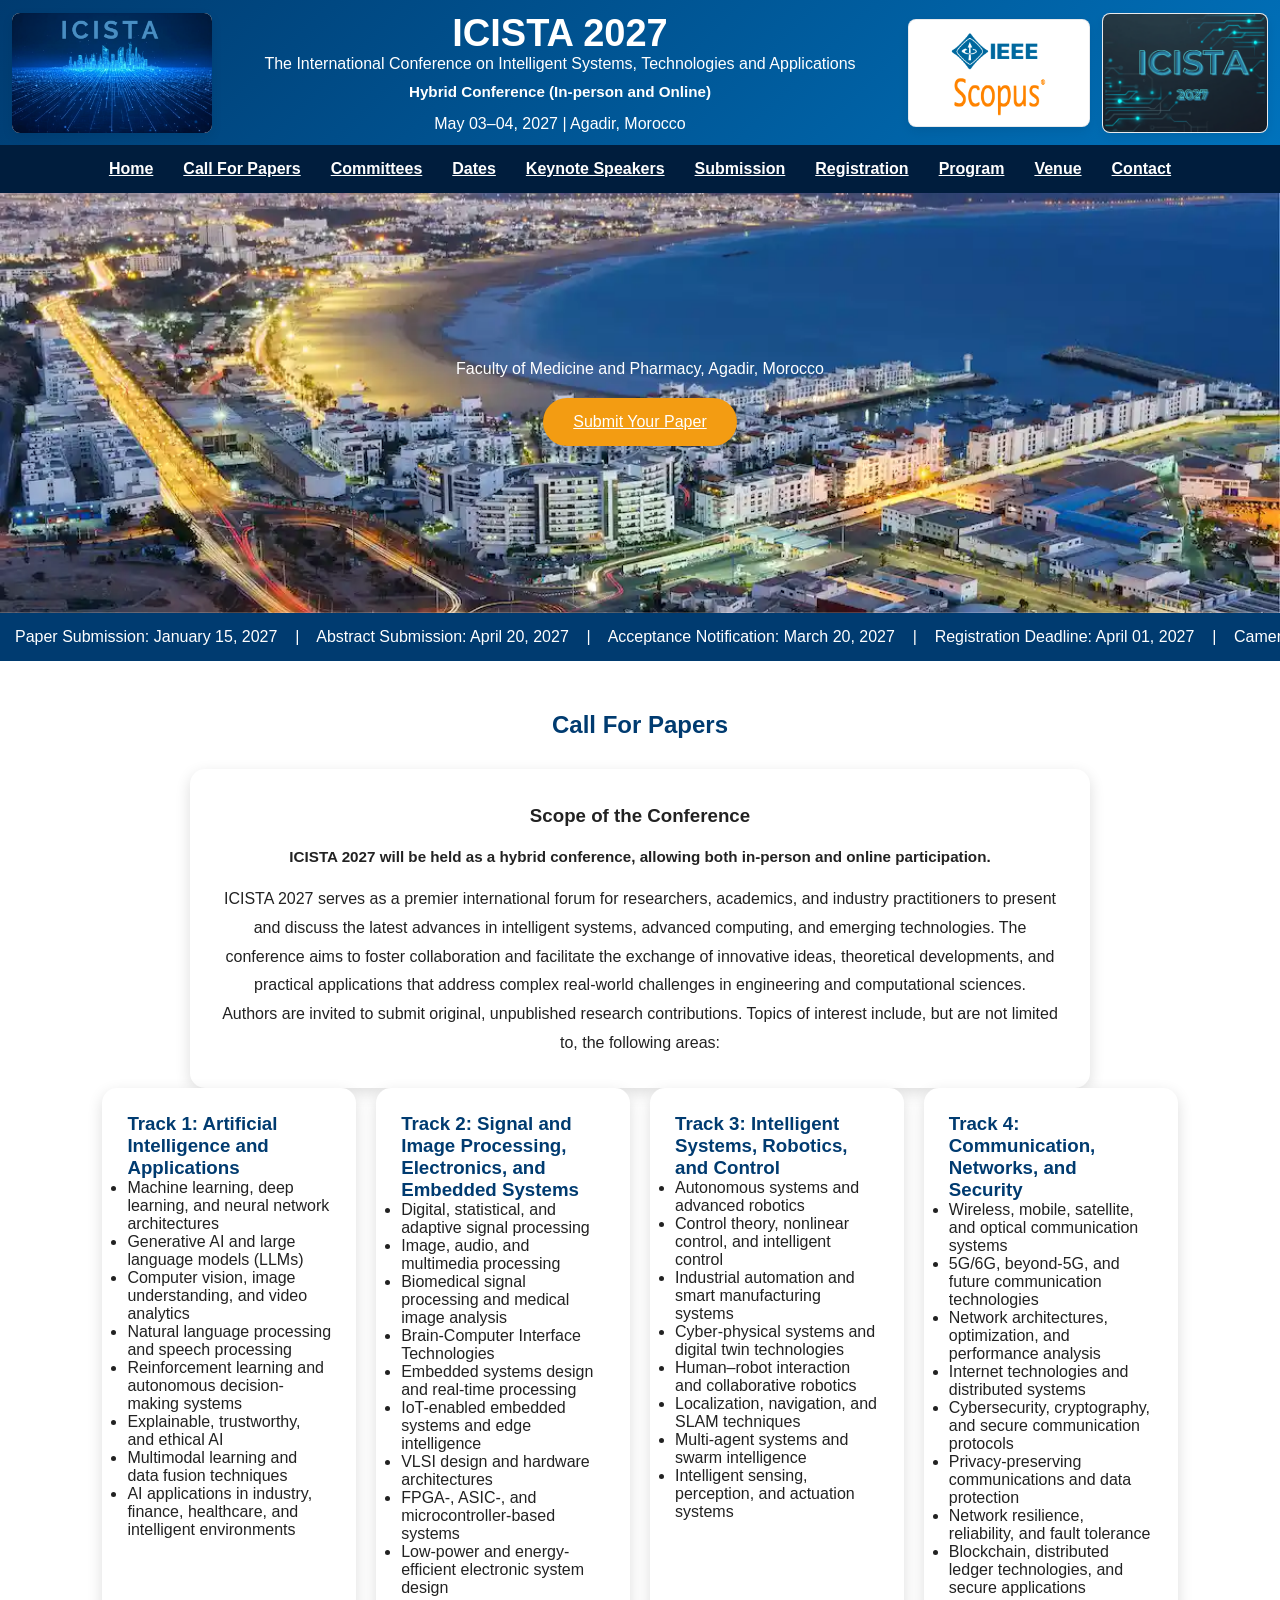
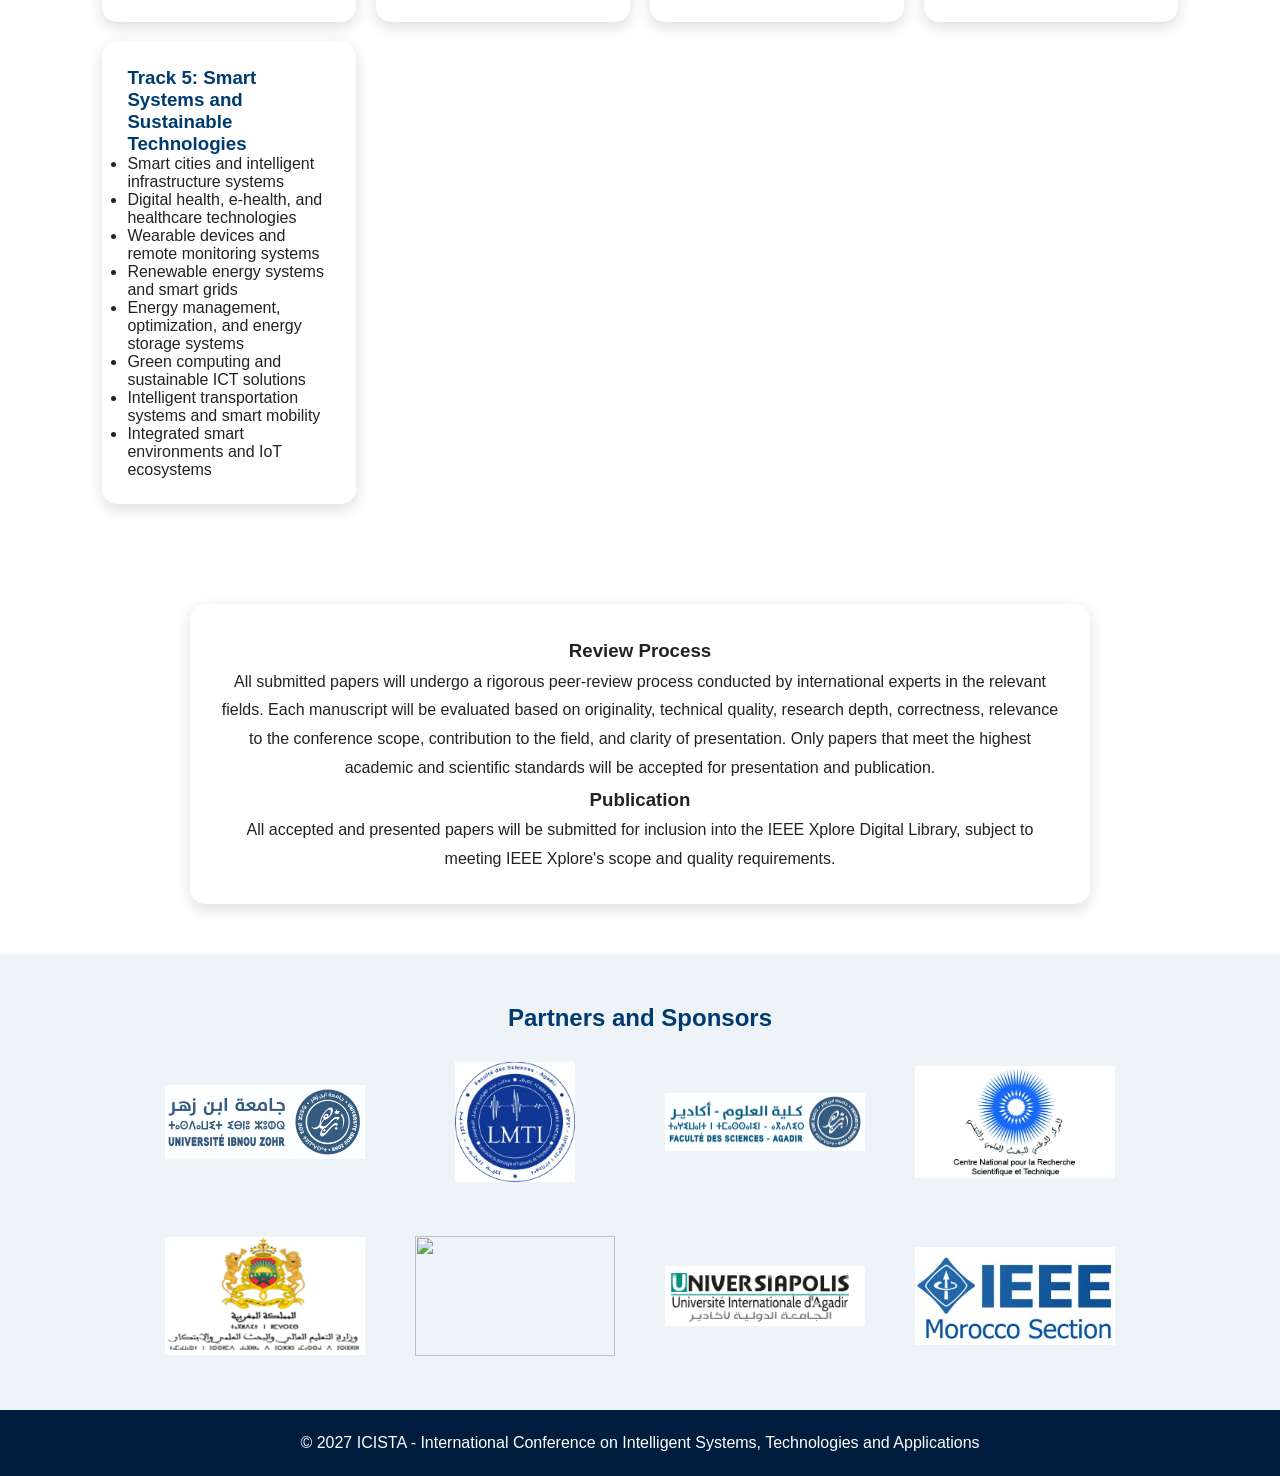
==== commit 6505a1c3: "Add files via upload" ====
--- a/2027/cfp.html
+++ b/2027/cfp.html
@@ -17,7 +17,7 @@
 
 
 <!-- Main CSS file -->
-<link rel="stylesheet" href="css/style.css">
+<link rel="stylesheet" href="css/style.css?v=20261026">
 
 </head>
 
@@ -59,7 +59,7 @@
     <div class="publisher-area">
 
         <img src="images/ieee-logo1.png" alt="IEEE and Scopus">
-        <img src="images/icista27.png" alt="ICISTA 2027 Logo">
+        <img class="conference-logo" src="images/icista27.png" alt="ICISTA 2027 Logo">
 
     </div>
 
@@ -433,4 +433,3 @@
 
 
 
-
--- a/2027/css/style.css
+++ b/2027/css/style.css
@@ -70,7 +70,6 @@
   display:flex;
   align-items:center;
   justify-content:center;
-  gap:8px;
   background:#ffffff;
   border-radius:8px;
   box-shadow:0 4px 12px rgba(0,0,0,0.08);
@@ -79,6 +78,13 @@
 
 .publisher-area{
   width:360px;
+  max-width:100%;
+  height:120px;
+  gap:12px;
+  background:transparent;
+  border-radius:0;
+  box-shadow:none;
+  overflow:visible;
 }
 
 .logo-area img{
@@ -91,12 +97,25 @@
 }
 
 .publisher-area img{
-  width:calc(50% - 4px);
-  height:90%;
+  flex:1 1 0;
+  min-width:0;
+  width:calc(50% - 6px);
+  height:108px;
   object-fit:contain;
   display:block;
+  padding:8px;
+  background:#ffffff;
+  border:1px solid rgba(0,29,61,0.1);
+  border-radius:8px;
+  box-shadow:0 4px 12px rgba(0,0,0,0.08);
   transition: transform 0.15s ease, box-shadow 0.15s ease, filter 0.15s ease;
   filter:contrast(1.02) saturate(1.03);
+}
+
+.publisher-area img.conference-logo{
+  height:100%;
+  padding:0;
+  object-fit:cover;
 }
 
 .logo-area img:hover,
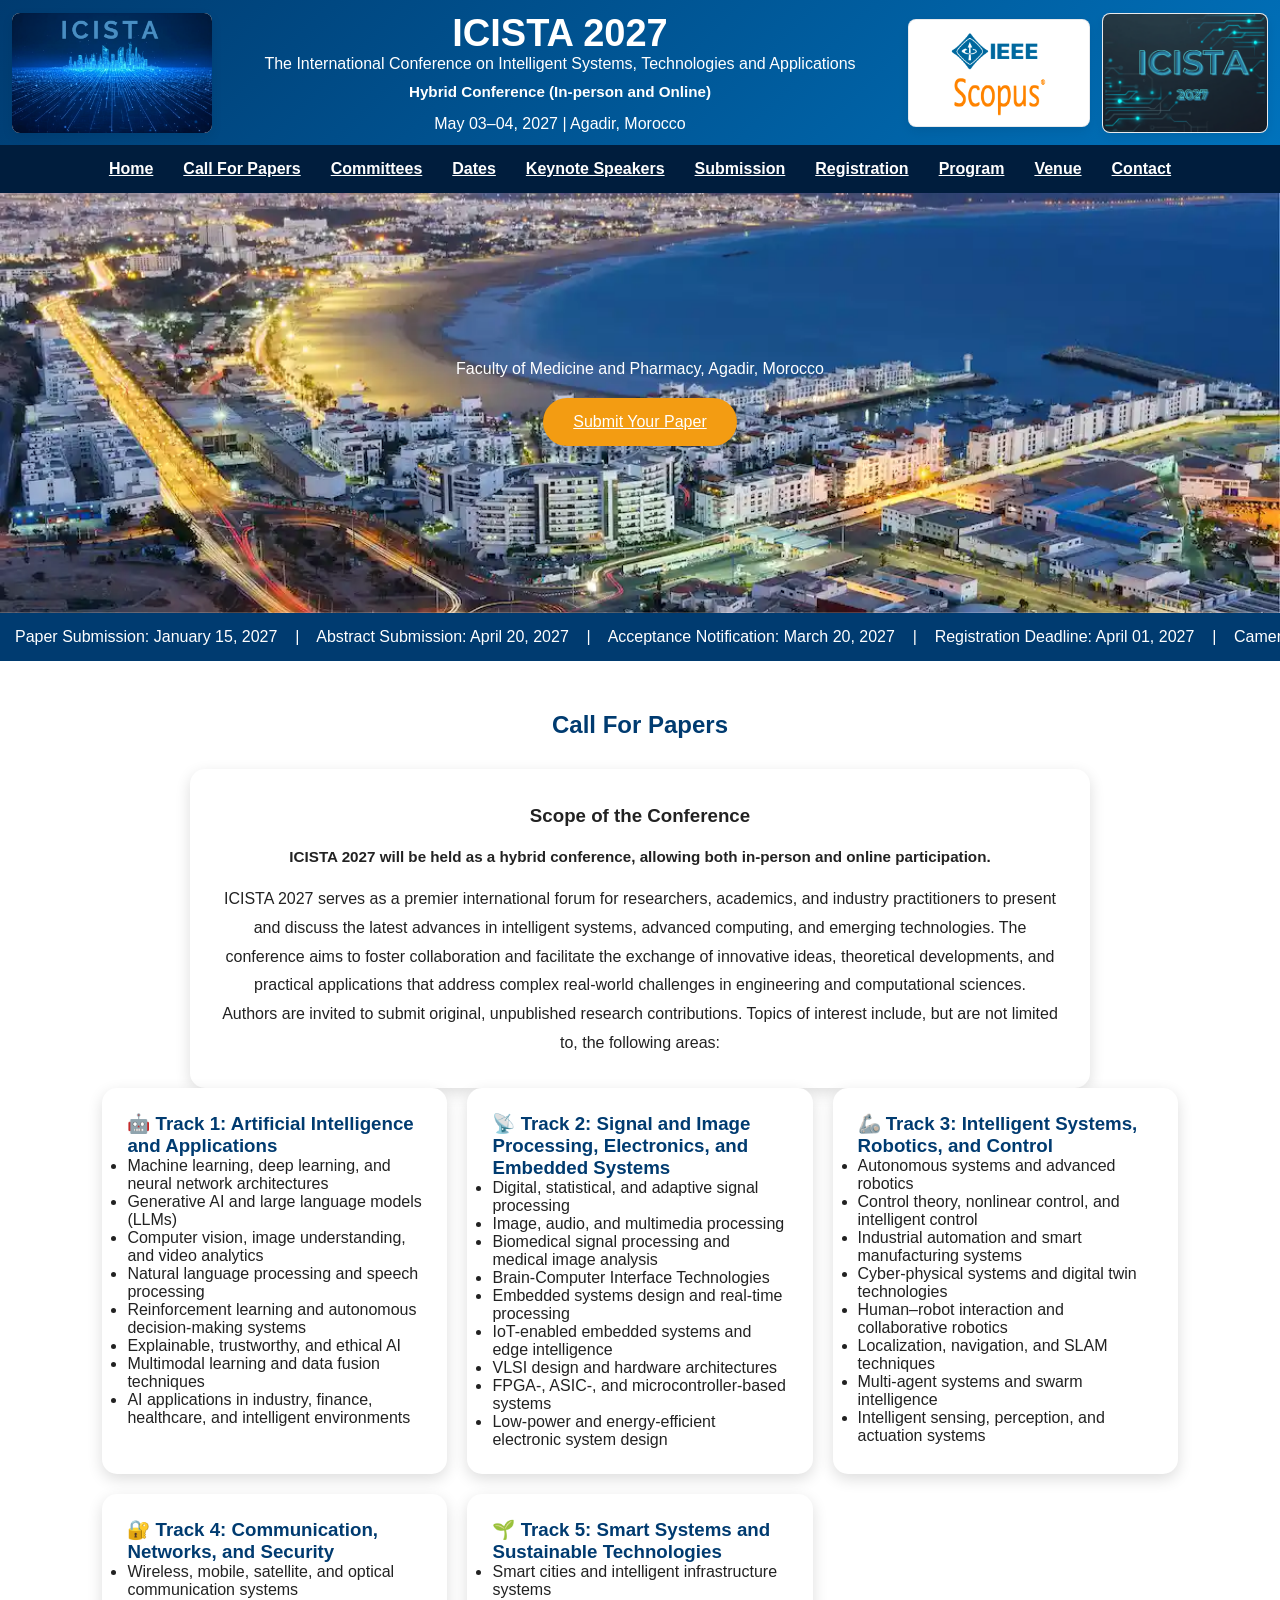
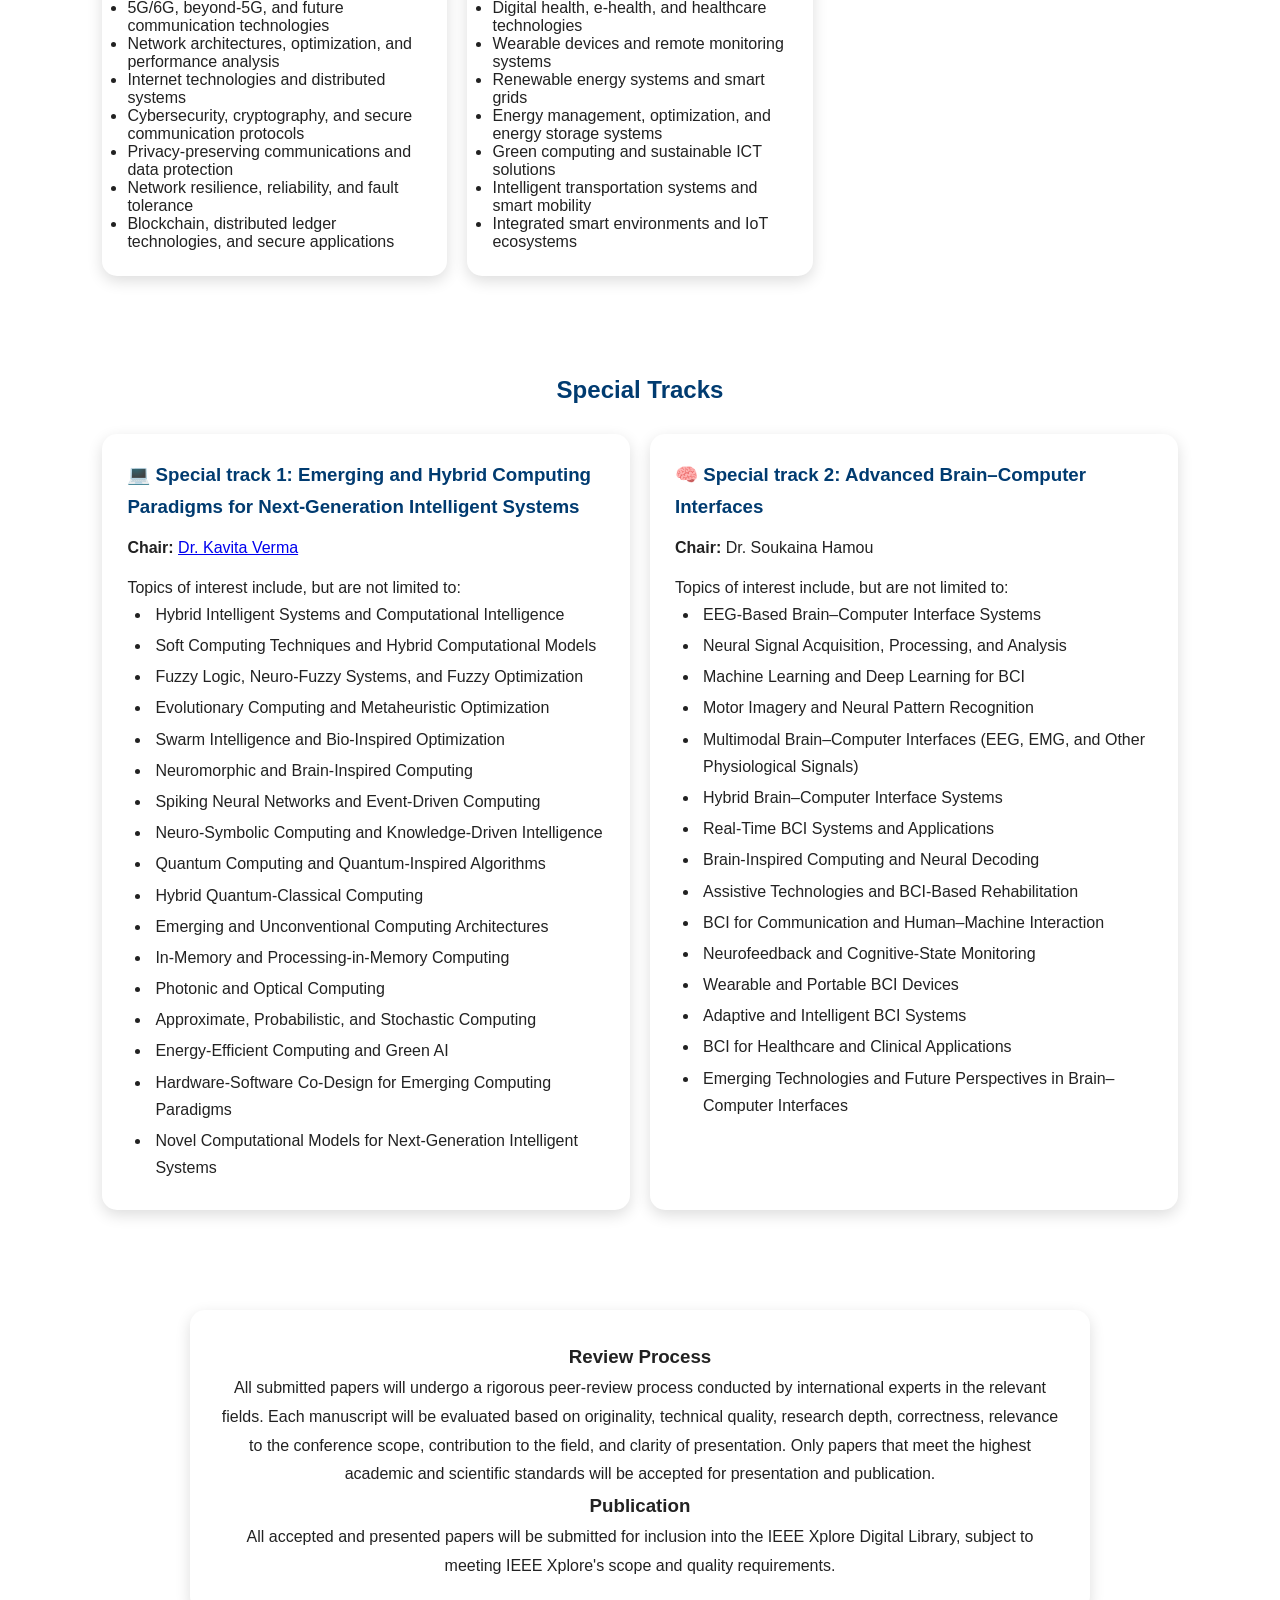
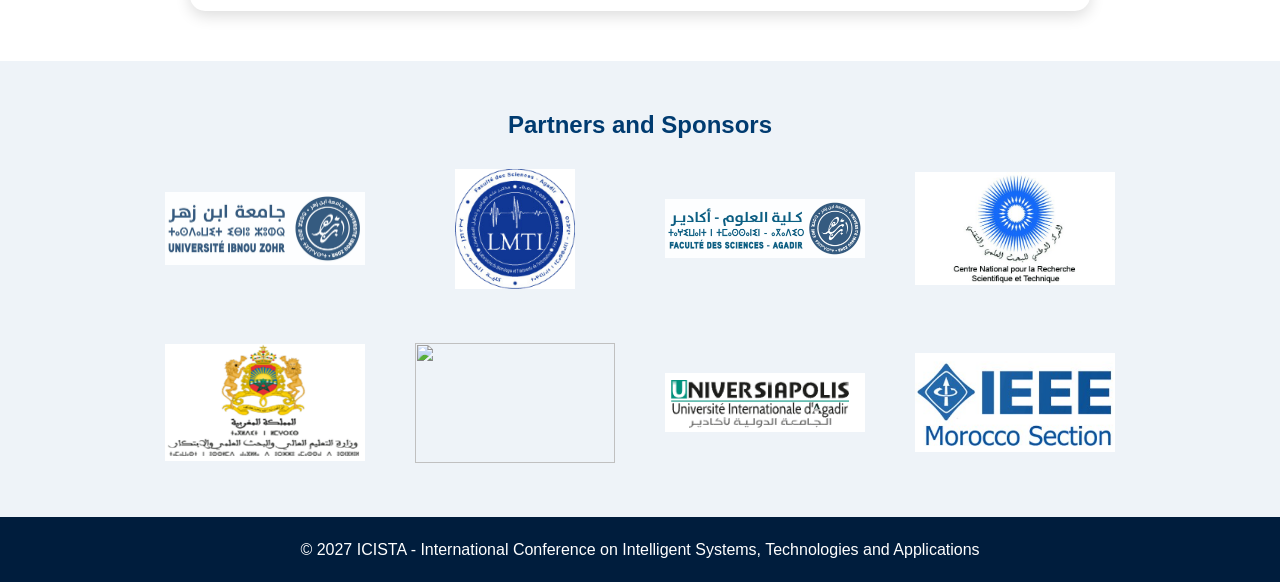
==== commit ef1c712e: "Add files via upload" ====
--- a/2027/cfp.html
+++ b/2027/cfp.html
@@ -230,15 +230,11 @@
 
 <!-- ================= TRACKS ================= -->
 
-
-
-
-
 <div class="track-container">
 
 <!-- TRACK 1 -->
 <div class="track-card">
-  <h3>Track 1: Artificial Intelligence and Applications</h3>
+  <h3 id="track1">🤖 Track 1: Artificial Intelligence and Applications</h3>
   <ul>
     <li>Machine learning, deep learning, and neural network architectures</li>
     <li>Generative AI and large language models (LLMs)</li>
@@ -254,7 +250,7 @@
 
 <!-- TRACK 2 -->
 <div class="track-card">
-  <h3>Track 2: Signal and Image Processing, Electronics, and Embedded Systems</h3>
+  <h3 id="track2">📡 Track 2: Signal and Image Processing, Electronics, and Embedded Systems</h3>
   <ul>
     <li>Digital, statistical, and adaptive signal processing</li>
     <li>Image, audio, and multimedia processing</li>
@@ -272,7 +268,7 @@
 
 <!-- TRACK 3 -->
 <div class="track-card">
-  <h3>Track 3: Intelligent Systems, Robotics, and Control</h3>
+  <h3 id="track3">🦾 Track 3: Intelligent Systems, Robotics, and Control</h3>
   <ul>
     <li>Autonomous systems and advanced robotics</li>
     <li>Control theory, nonlinear control, and intelligent control</li>
@@ -288,7 +284,7 @@
 
 <!-- TRACK 4 -->
 <div class="track-card">
-  <h3>Track 4: Communication, Networks, and Security</h3>
+  <h3 id="track4">🔐 Track 4: Communication, Networks, and Security</h3>
   <ul>
     <li>Wireless, mobile, satellite, and optical communication systems</li>
     <li>5G/6G, beyond-5G, and future communication technologies</li>
@@ -305,7 +301,7 @@
 
 <!-- TRACK 5 -->
 <div class="track-card">
-  <h3>Track 5: Smart Systems and Sustainable Technologies</h3>
+  <h3 id="track5">🌱 Track 5: Smart Systems and Sustainable Technologies</h3>
   <ul>
     <li>Smart cities and intelligent infrastructure systems</li>
     <li>Digital health, e-health, and healthcare technologies</li>
@@ -322,6 +318,60 @@
 </div>
 
 </section>
+<!-- ================= SPECIAL SESSIONS ================= -->
+<section class="special-sessions">
+  <h2 class="section-title">Special Tracks</h2>
+  <div class="special-session-container">
+    <article class="special-session-card">
+      <h3 id="special-topic-1">💻 Special track 1: Emerging and Hybrid Computing Paradigms for Next-Generation Intelligent Systems</h3>
+      <p class="special-session-chair"><strong>Chair:</strong> <a href="https://scholar.google.com/citations?hl=en&amp;user=Gvmmf7wAAAAJ&amp;view_op=list_works&amp;sortby=pubdate" target="_blank" rel="noopener noreferrer">Dr. Kavita Verma</a></p>
+      <p>Topics of interest include, but are not limited to:</p>
+      <ul>
+        <li>Hybrid Intelligent Systems and Computational Intelligence</li>
+        <li>Soft Computing Techniques and Hybrid Computational Models</li>
+        <li>Fuzzy Logic, Neuro-Fuzzy Systems, and Fuzzy Optimization</li>
+        <li>Evolutionary Computing and Metaheuristic Optimization</li>
+        <li>Swarm Intelligence and Bio-Inspired Optimization</li>
+        <li>Neuromorphic and Brain-Inspired Computing</li>
+        <li>Spiking Neural Networks and Event-Driven Computing</li>
+        <li>Neuro-Symbolic Computing and Knowledge-Driven Intelligence</li>
+        <li>Quantum Computing and Quantum-Inspired Algorithms</li>
+        <li>Hybrid Quantum-Classical Computing</li>
+        <li>Emerging and Unconventional Computing Architectures</li>
+        <li>In-Memory and Processing-in-Memory Computing</li>
+        <li>Photonic and Optical Computing</li>
+        <li>Approximate, Probabilistic, and Stochastic Computing</li>
+        <li>Energy-Efficient Computing and Green AI</li>
+        <li>Hardware-Software Co-Design for Emerging Computing Paradigms</li>
+        <li>Novel Computational Models for Next-Generation Intelligent Systems</li>
+      </ul>
+    </article>
+
+    <article class="special-session-card">
+      <h3 id="special-topic-2">🧠 Special track 2: Advanced Brain–Computer Interfaces</h3>
+      <p class="special-session-chair"><strong>Chair:</strong> Dr. Soukaina Hamou</p>
+      <p>Topics of interest include, but are not limited to:</p>
+      <ul>
+        <li>EEG-Based Brain–Computer Interface Systems</li>
+        <li>Neural Signal Acquisition, Processing, and Analysis</li>
+        <li>Machine Learning and Deep Learning for BCI</li>
+        <li>Motor Imagery and Neural Pattern Recognition</li>
+        <li>Multimodal Brain–Computer Interfaces (EEG, EMG, and Other Physiological Signals)</li>
+        <li>Hybrid Brain–Computer Interface Systems</li>
+        <li>Real-Time BCI Systems and Applications</li>
+        <li>Brain-Inspired Computing and Neural Decoding</li>
+        <li>Assistive Technologies and BCI-Based Rehabilitation</li>
+        <li>BCI for Communication and Human–Machine Interaction</li>
+        <li>Neurofeedback and Cognitive-State Monitoring</li>
+        <li>Wearable and Portable BCI Devices</li>
+        <li>Adaptive and Intelligent BCI Systems</li>
+        <li>BCI for Healthcare and Clinical Applications</li>
+        <li>Emerging Technologies and Future Perspectives in Brain–Computer Interfaces</li>
+      </ul>
+    </article>
+  </div>
+</section>
+
 <!-- ================= REVIEW & PUBLICATION ================= -->
 <section>
 <div class="about-box" style="max-width: 900px; margin: 0 auto; text-align: center;">
@@ -427,9 +477,3 @@
 </body>
 
 </html>
-
-
-
-
-
-
--- a/2027/css/style.css
+++ b/2027/css/style.css
@@ -706,13 +706,24 @@
 ========================= */
 
 .cta-card {
-  position: sticky;
-  top: 20px;
+  position: relative;
   background: linear-gradient(135deg, #003366, #0072ce);
   color: white;
   padding: 20px;
   border-radius: 10px;
   text-align: center;
+}
+
+.submission-sidebar .cta-card + .cta-card {
+  margin-top: 20px;
+}
+
+.abstract-cta {
+  background: linear-gradient(135deg, #7c2d12, #ea580c);
+}
+
+.abstract-cta .easychair-btn {
+  color: #9a3412;
 }
 
 .cta-card h3 {
@@ -786,14 +797,44 @@
 
 display:grid;
 
-grid-template-columns:
-repeat(
-auto-fit,
-minmax(230px,1fr)
-);
+grid-template-columns:repeat(6,minmax(0,1fr));
 
 gap:20px;
 
+}
+
+.track-container > .track-card{
+  grid-column:span 2;
+}
+
+.track-container > .track-card:last-child{
+  grid-column:3 / span 2;
+}
+
+@media(max-width:900px){
+  .track-container{
+    grid-template-columns:repeat(2,minmax(0,1fr));
+  }
+
+  .track-container > .track-card{
+    grid-column:span 1;
+  }
+
+  .track-container > .track-card:last-child{
+    grid-column:1 / -1;
+    justify-self:center;
+    width:calc(50% - 10px);
+  }
+}
+
+@media(max-width:600px){
+  .track-container{
+    grid-template-columns:1fr;
+  }
+
+  .track-container > .track-card:last-child{
+    width:100%;
+  }
 }
 
 
@@ -819,6 +860,39 @@
 
 }
 
+.special-session-container{
+  max-width:1100px;
+  margin:0 auto;
+  display:grid;
+  grid-template-columns:repeat(auto-fit,minmax(300px,1fr));
+  gap:20px;
+}
+
+.special-session-card{
+  background:white;
+  padding:25px;
+  border-radius:15px;
+  box-shadow:0 5px 15px #ddd;
+  line-height:1.7;
+}
+
+.special-session-card h3{
+  color:#003b70;
+  margin-bottom:12px;
+}
+
+.special-session-chair{
+  margin-bottom:12px;
+}
+
+.special-session-card ul{
+  padding-left:24px;
+}
+
+.special-session-card li{
+  padding-left:4px;
+  margin-bottom:4px;
+}
 
 
 
@@ -917,16 +991,24 @@
   font-size: 1.6rem;
 }
 
+#registration .table-wrapper {
+  overflow-x: auto;
+  border: 1px solid #e4eaf4;
+  border-radius: 12px;
+}
+
 #registration .fee-table {
   width: 100%;
+  min-width: 760px;
   border-collapse: collapse;
 }
 
 #registration .fee-table th,
 #registration .fee-table td {
-  padding: 16px 18px;
+  padding: 12px 14px;
   border-bottom: 1px solid #e4eaf4;
   text-align: left;
+  white-space: nowrap;
 }
 
 #registration .fee-table th {
@@ -935,19 +1017,60 @@
   font-weight: 700;
 }
 
-#registration .fee-table tr.section-row td {
+#registration .fee-table .category-heading {
+  min-width: 190px;
+  background: #f4f8ff;
+}
+
+#registration .fee-table .period-heading {
+  text-align: center;
+  letter-spacing: .03em;
+}
+
+#registration .fee-table .early-heading {
+  background: #e8f0ff;
+  color: #164b87;
+}
+
+#registration .fee-table .regular-heading {
+  background: #e8f5fb;
+  color: #075a78;
+}
+
+#registration .fee-table .mode-heading {
+  font-size: .88rem;
+  text-align: center;
+}
+
+#registration .fee-table .onsite-column {
+  background: #f0f5ff;
+}
+
+#registration .fee-table .online-column {
+  background: #eaf8f6;
+}
+
+#registration .fee-table thead .onsite-column {
+  background: #dce8fa;
+  color: #164b87;
+}
+
+#registration .fee-table thead .online-column {
+  background: #d8efeb;
+  color: #116158;
+}
+
+#registration .fee-table tbody > tr:not(.section-row):nth-child(even) > *:not(.onsite-column):not(.online-column) {
+  background: #fbfdff;
+}
+
+#registration .fee-table tr.section-row th {
   background: #edf5ff;
   font-weight: 700;
   color: #002b55;
   border-bottom: 1px solid #d9e4f4;
-}
-
-#registration .fee-table tr:not(.section-row):nth-child(even) td {
-  background: #fbfdff;
-}
-
-#registration .fee-table td:first-child {
-  width: 42%;
+  text-align: left;
+  white-space: normal;
 }
 
 #registration .info-box {
@@ -974,6 +1097,24 @@
   margin: 18px 0;
 }
 
+#registration .abstract-registration-bank {
+  background: #fff7ed;
+  border-color: rgba(234, 88, 12, 0.25);
+}
+
+#registration .bank-box-title {
+  margin: -22px -22px 18px;
+  padding: 14px 22px;
+  border-radius: 17px 17px 0 0;
+  background: #0073bc;
+  color: #ffffff;
+  font-size: 1.05rem;
+}
+
+#registration .abstract-registration-bank .bank-box-title {
+  background: #ea580c;
+}
+
 #registration .bank-box p {
   margin-bottom: 10px;
   color: #28344c;
@@ -989,35 +1130,48 @@
 }
 
 #registration .registration-note {
-  background: linear-gradient(135deg, #eef7ff 0%, #f8fcff 100%);
-  border: 1px solid #cfe0f4;
-  border-left: 4px solid #0072ce;
+  background: linear-gradient(135deg, #ecfdf5 0%, #f5fffb 100%);
+  border: 1px solid #a7f3d0;
+  border-left: 6px solid #0f766e;
   border-radius: 16px;
-  padding: 16px 18px;
-  margin: 18px 0 24px;
+  padding: 20px 22px;
+  margin: 22px 0 26px;
+  box-shadow: 0 8px 20px rgba(15, 118, 110, 0.1);
 }
 
 #registration .registration-note p {
   margin: 0;
-  font-size: 15px;
-  color: #1e3a5f;
-  line-height: 1.7;
+  font-size: 16px;
+  color: #134e4a;
+  line-height: 1.8;
+}
+
+#registration .registration-note strong {
+  display: block;
+  margin-bottom: 4px;
+  color: #0f766e;
+  font-size: 18px;
+}
+
+#registration .registration-instruction {
+  color: #134e4a;
+  font-weight: 600;
 }
 
 #registration .registration-note a {
   display: inline-block;
-  margin-left: 6px;
+  margin: 12px 0 0;
   color: #ffffff;
-  background: #0072ce;
-  padding: 7px 12px;
-  border-radius: 999px;
+  background: #0f766e;
+  padding: 10px 16px;
+  border-radius: 8px;
   text-decoration: none;
   font-weight: 600;
   transition: background 0.2s ease, transform 0.2s ease;
 }
 
 #registration .registration-note a:hover {
-  background: #005fa8;
+  background: #115e59;
   transform: translateY(-1px);
 }
 
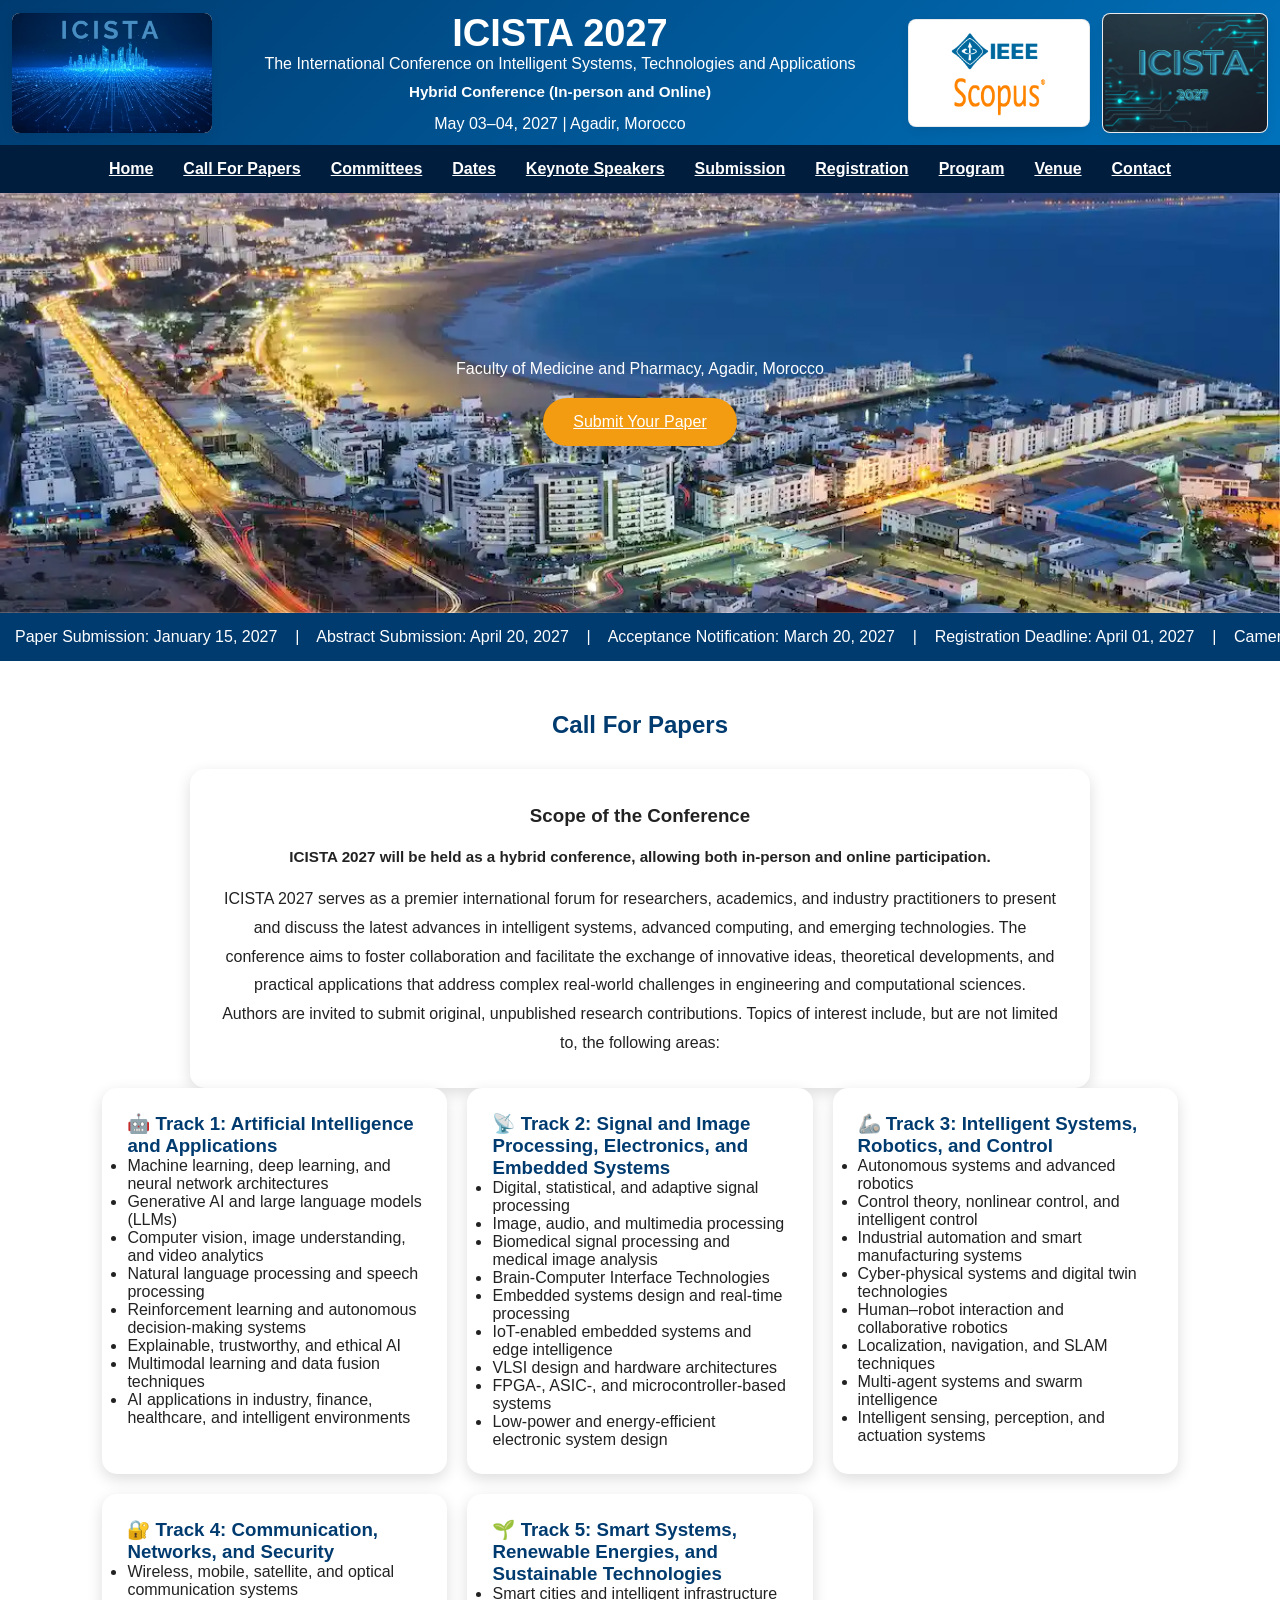
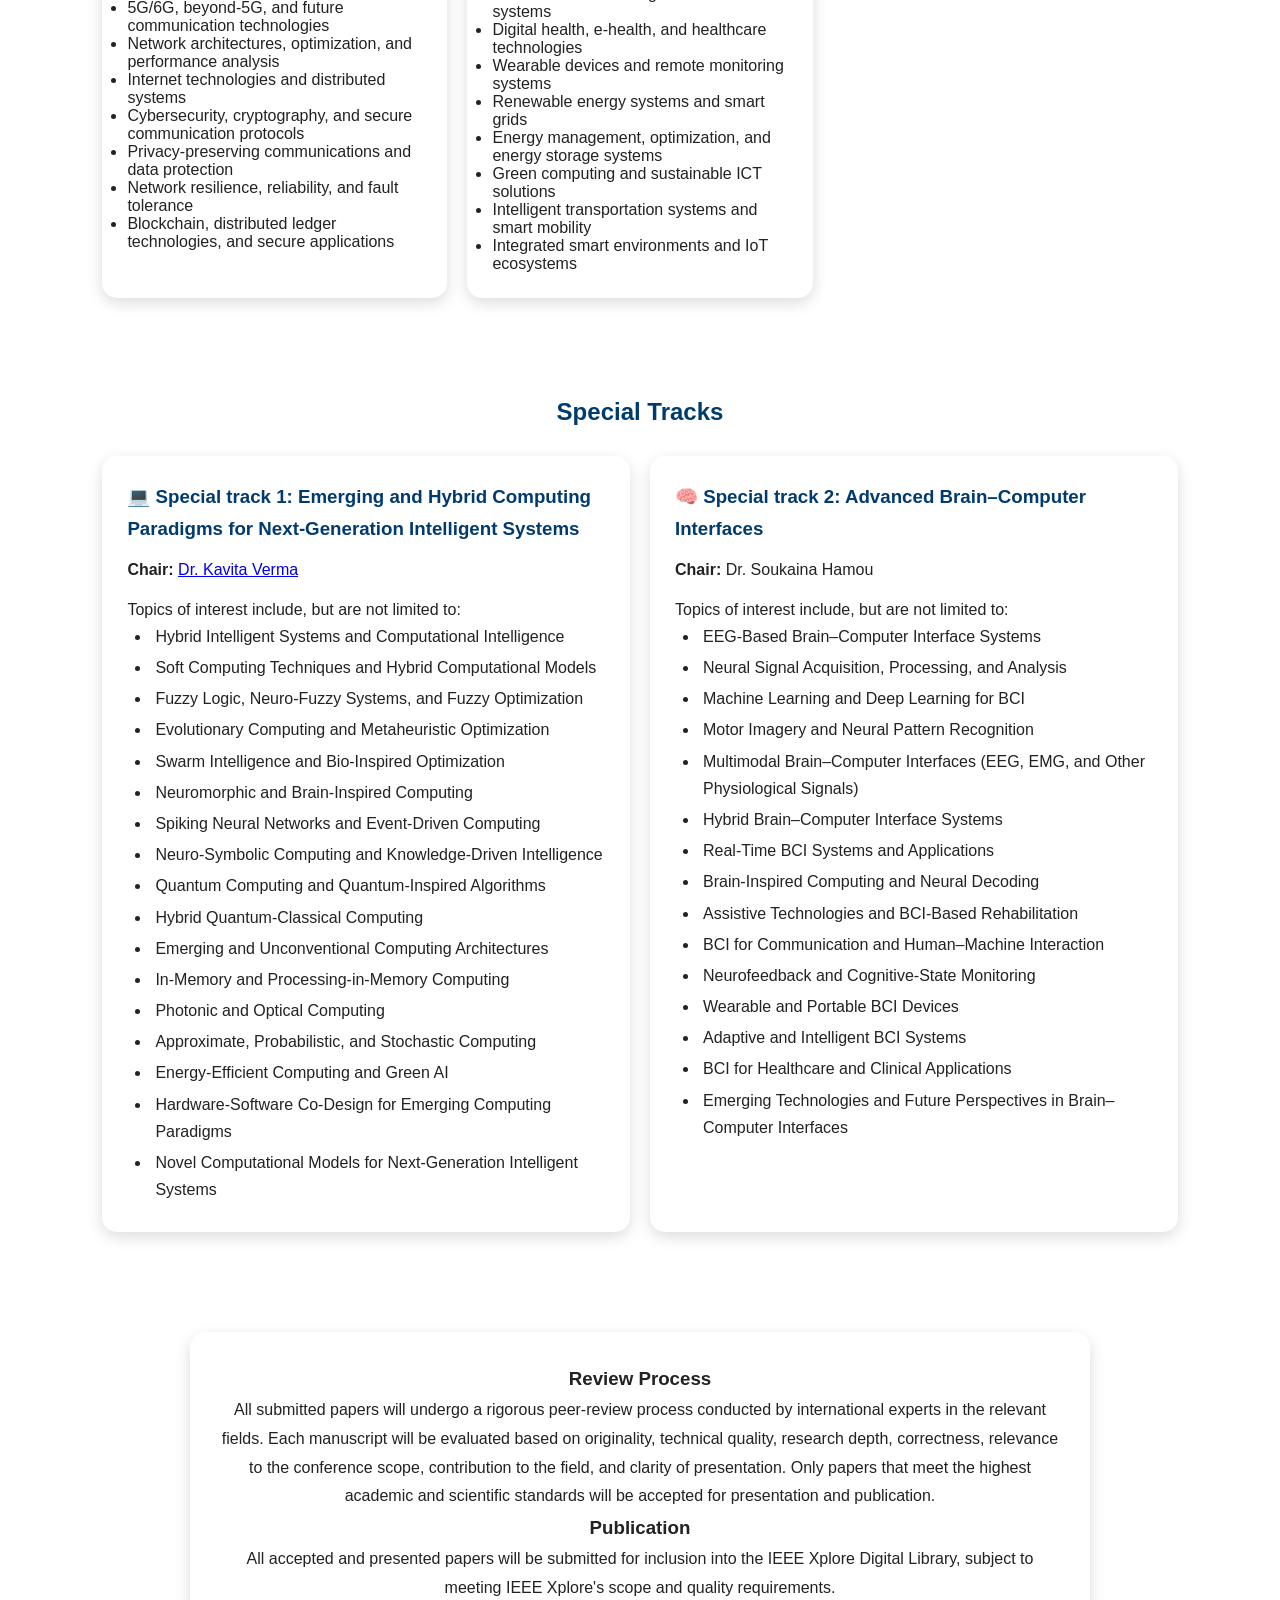
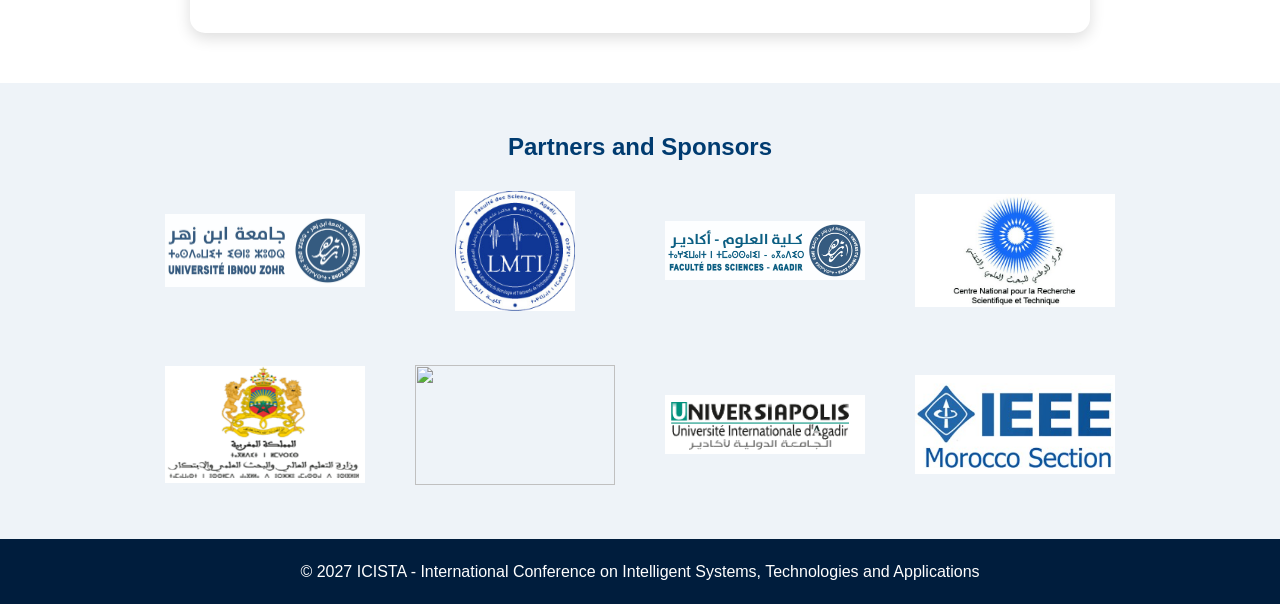
==== commit 65b912be: "Add files via upload" ====
--- a/2027/cfp.html
+++ b/2027/cfp.html
@@ -301,7 +301,7 @@
 
 <!-- TRACK 5 -->
 <div class="track-card">
-  <h3 id="track5">🌱 Track 5: Smart Systems and Sustainable Technologies</h3>
+  <h3 id="track5">🌱 Track 5: Smart Systems, Renewable Energies, and Sustainable Technologies</h3>
   <ul>
     <li>Smart cities and intelligent infrastructure systems</li>
     <li>Digital health, e-health, and healthcare technologies</li>
--- a/2027/css/style.css
+++ b/2027/css/style.css
@@ -1231,6 +1231,38 @@
   color: #333;
 }
 
+.special-track-item{
+ align-items:flex-start;
+}
+
+.special-track-item .icon{
+ flex:0 0 auto;
+ margin-top:2px;
+}
+
+.special-track-item .text{
+ min-width:0;
+}
+
+.special-track-item .text > p:first-of-type a{
+ color:inherit;
+ text-decoration:none;
+}
+
+.special-track-item .text > p:first-of-type a:hover{
+ color:#0072ce;
+ text-decoration:underline;
+}
+
+.special-track-item .special-track-chair{
+ margin-top:8px;
+ color:#555;
+}
+
+.special-track-item .special-track-chair a{
+ color:#003b70;
+}
+
 /* ID tracks*/
 .track-item {
   display: flex;
